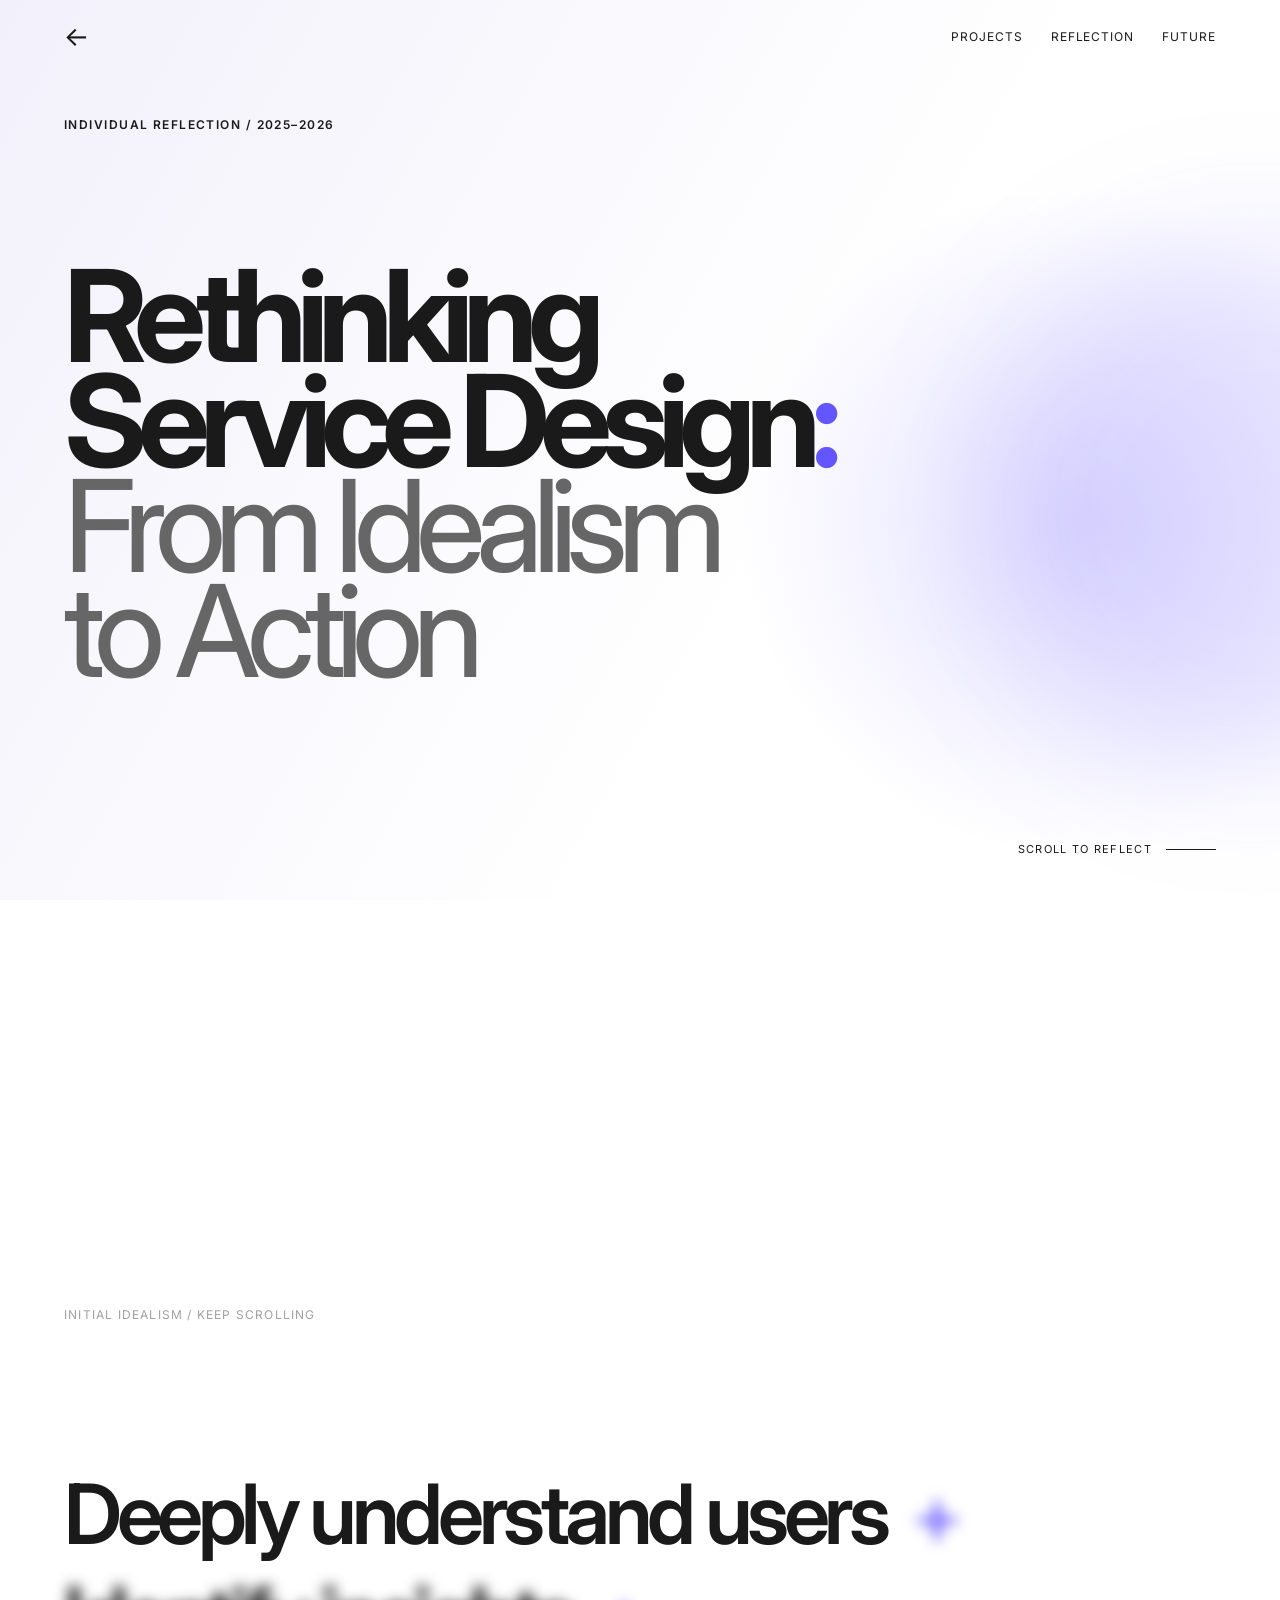
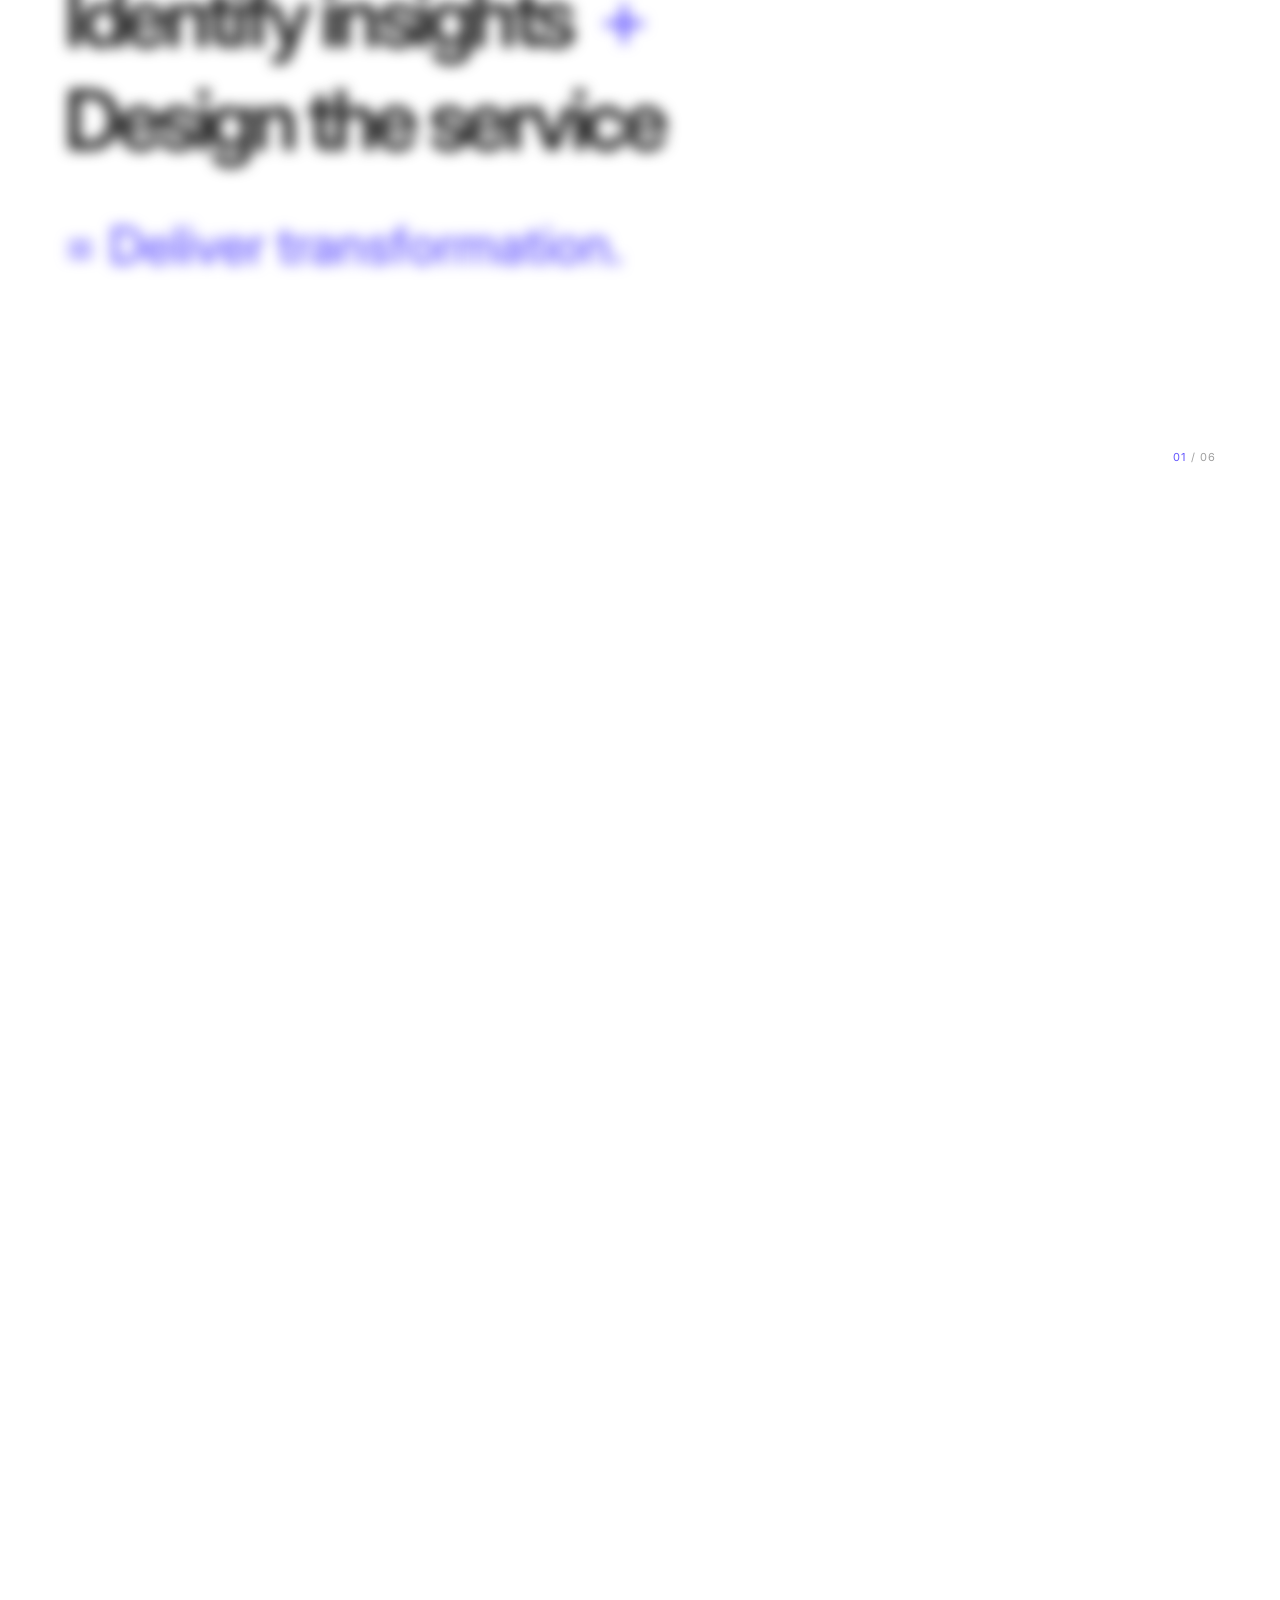
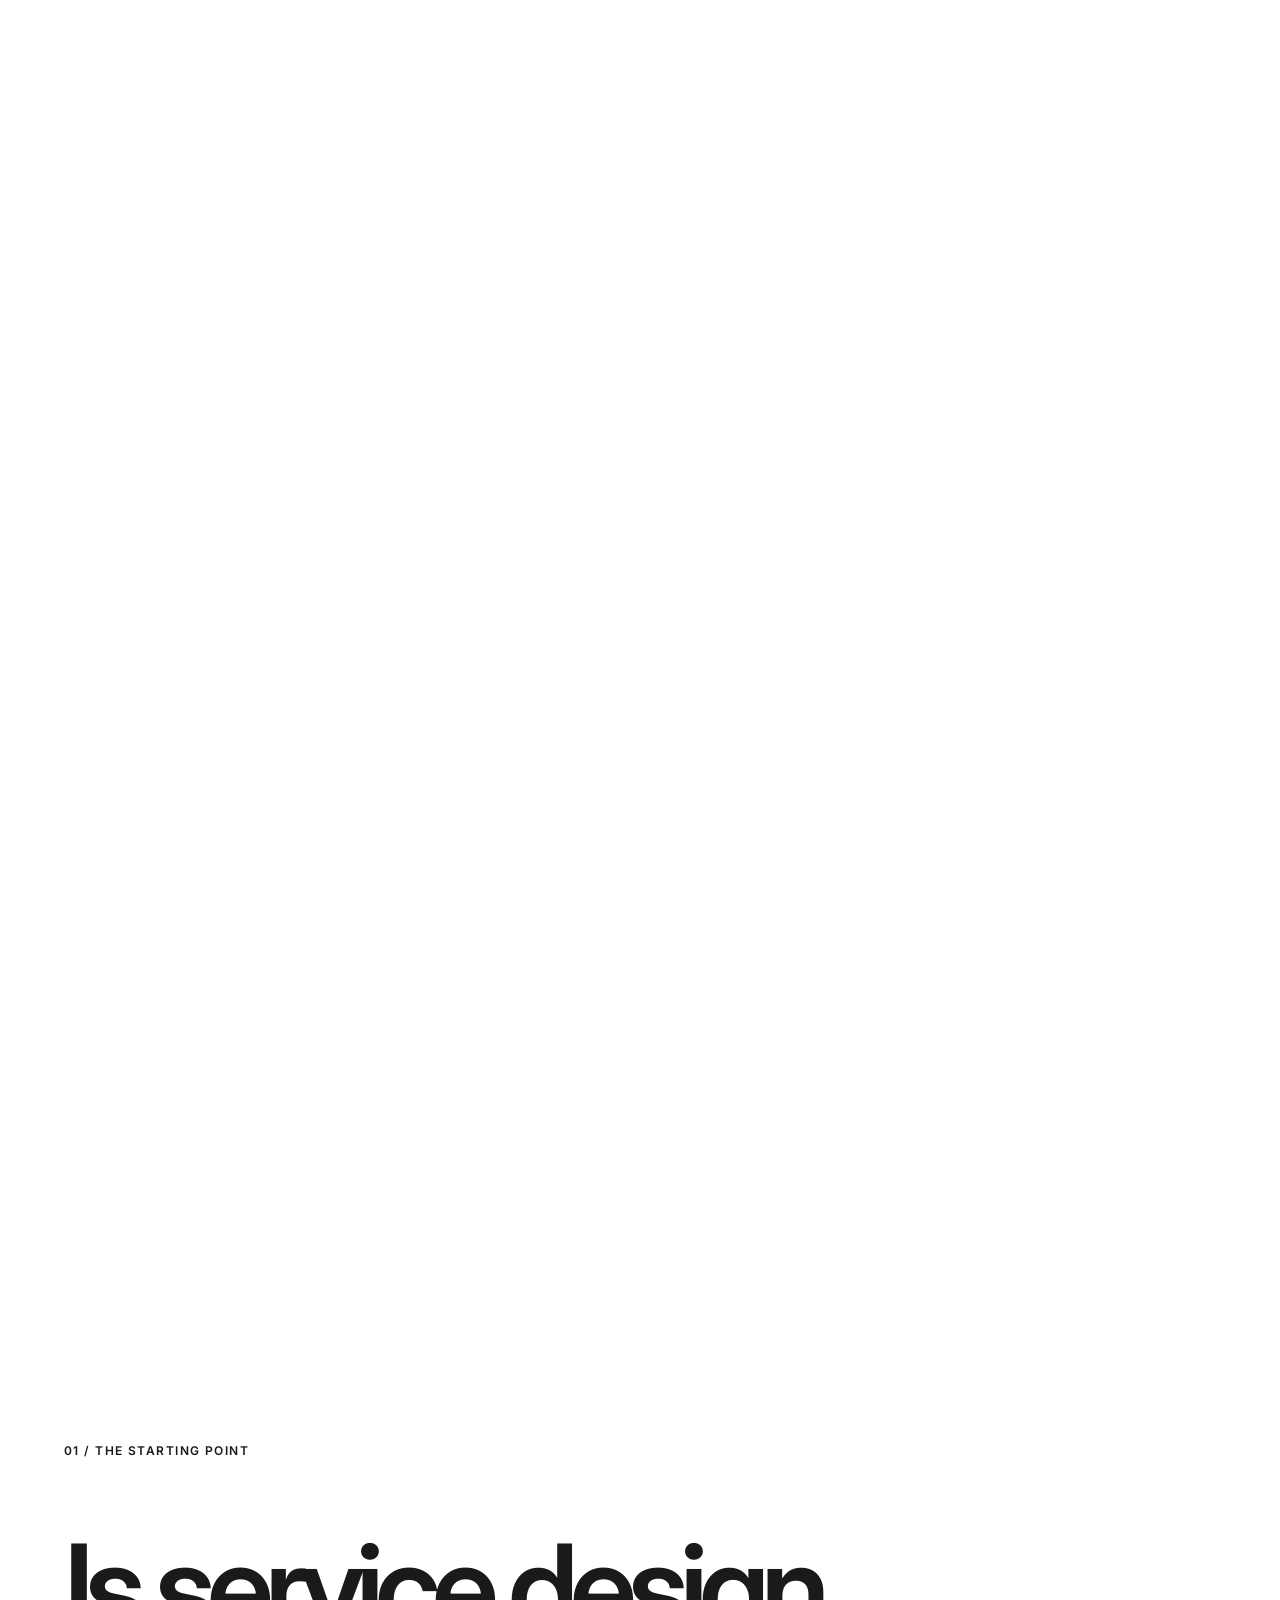
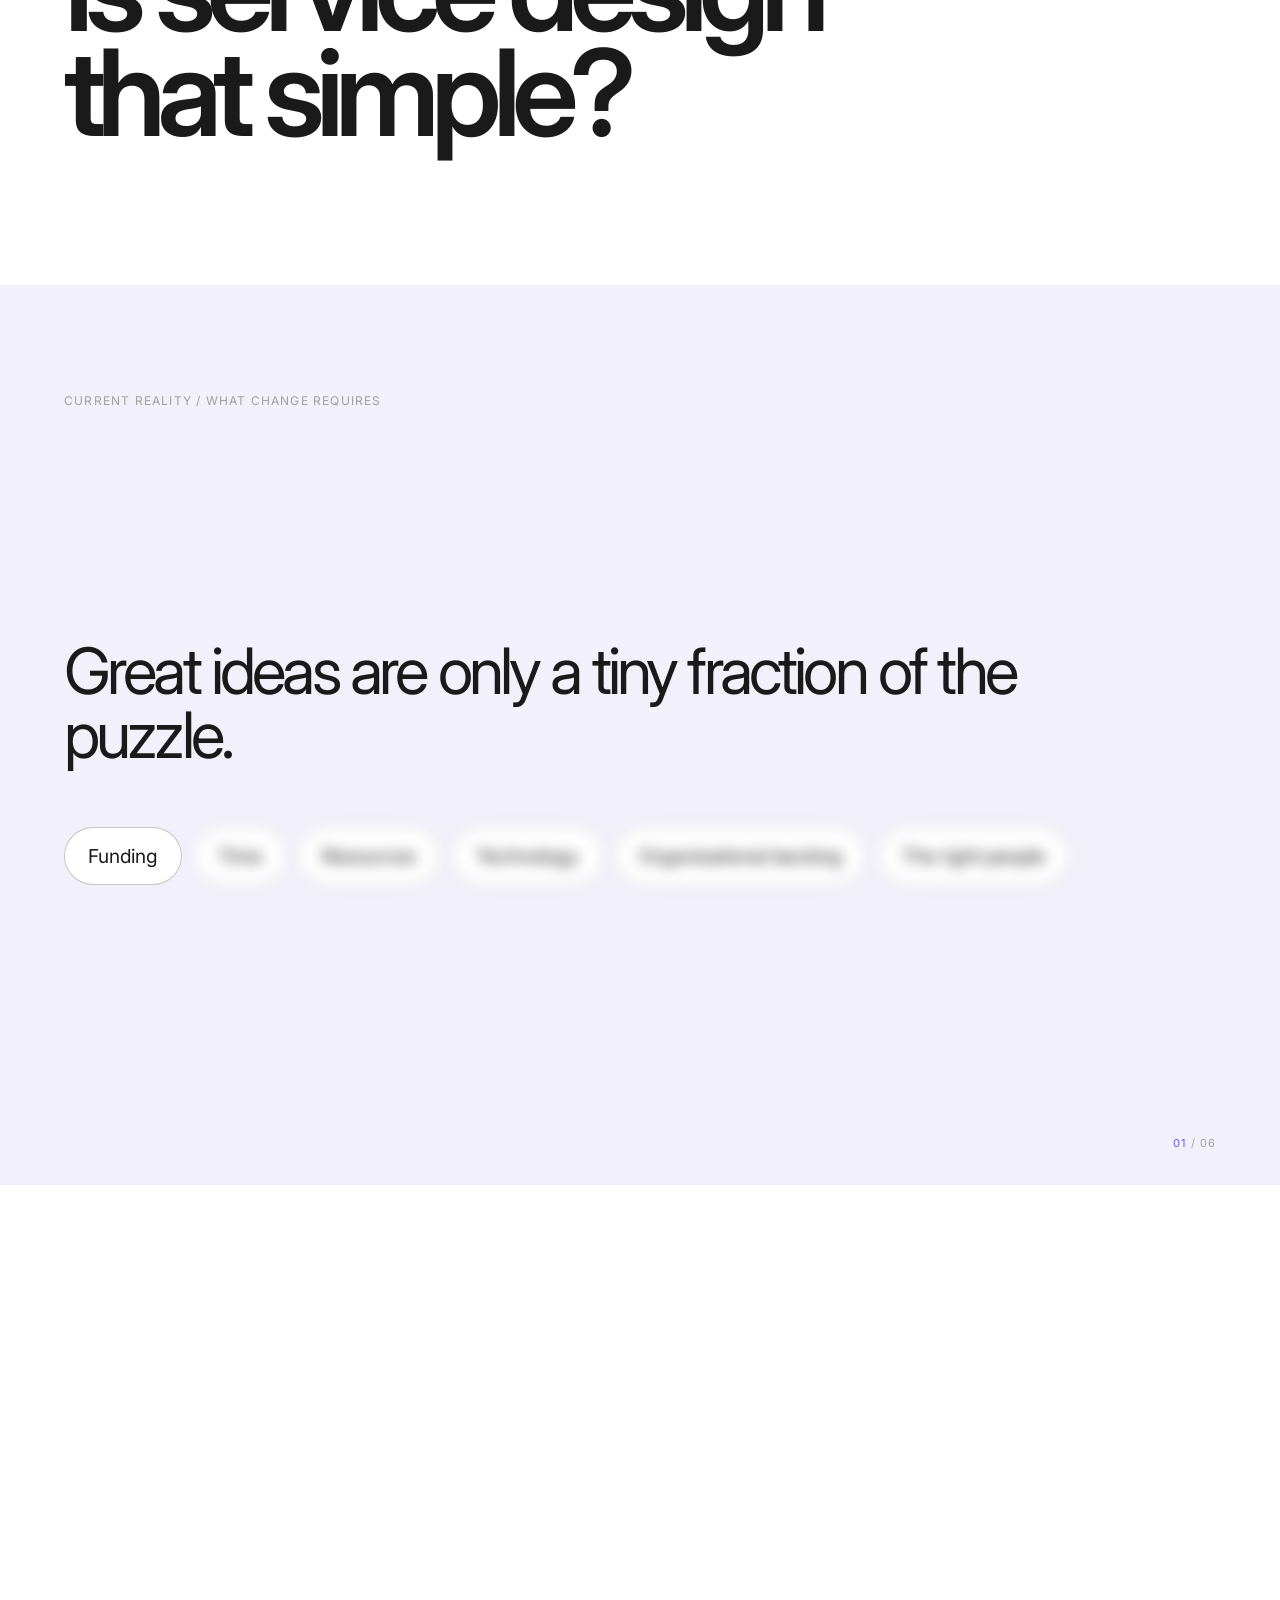
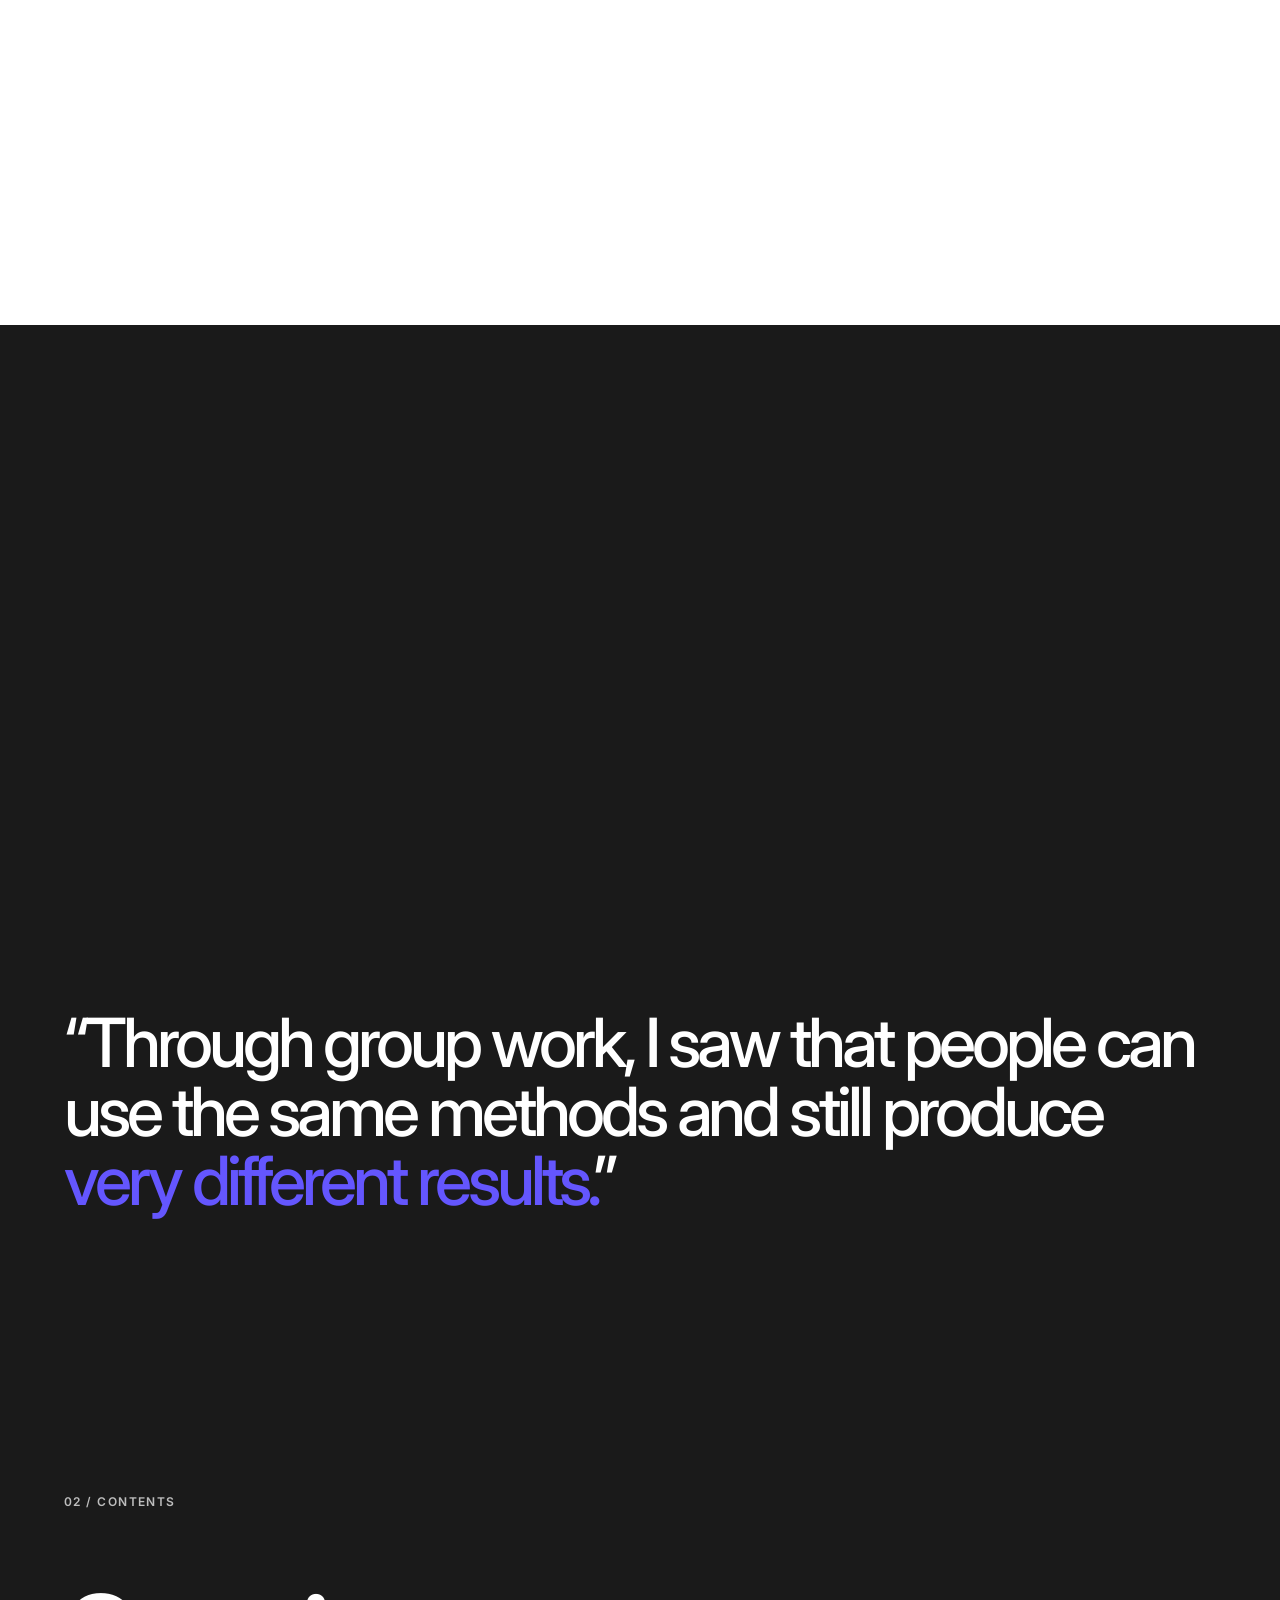
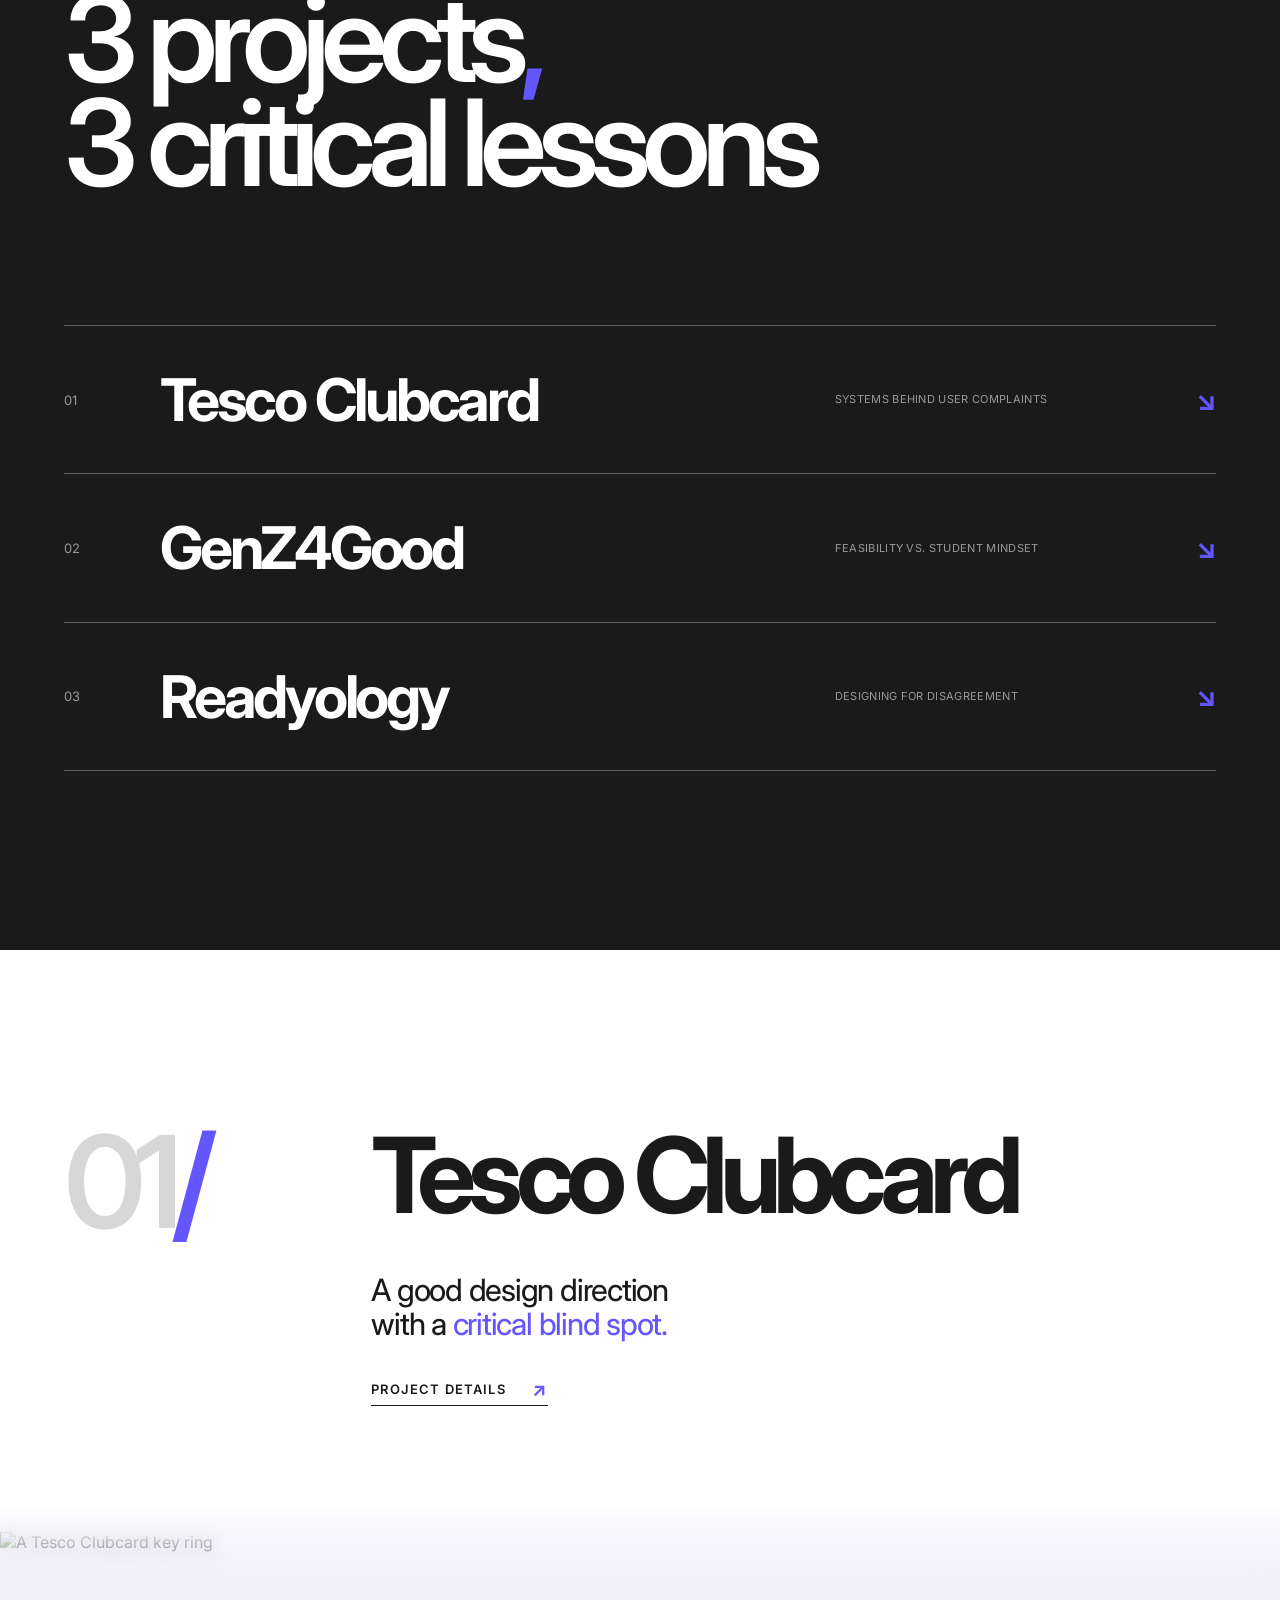
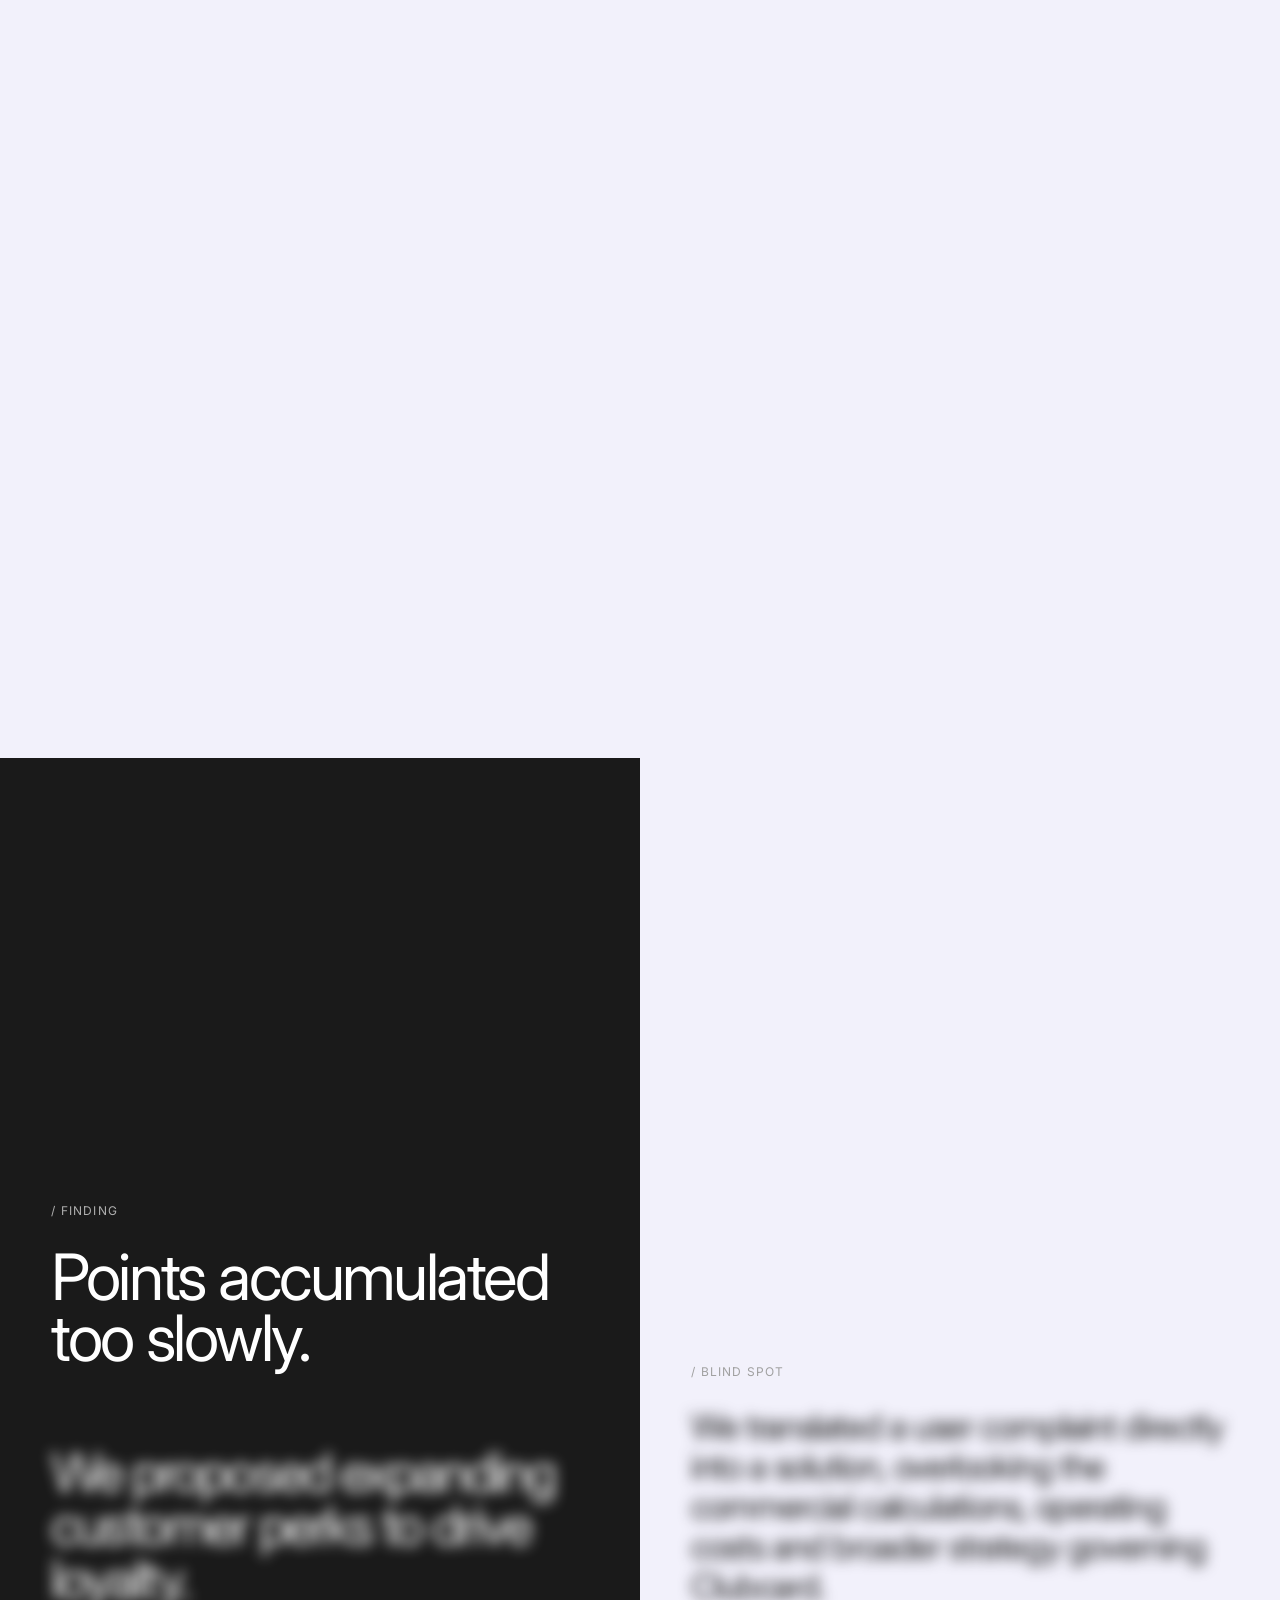
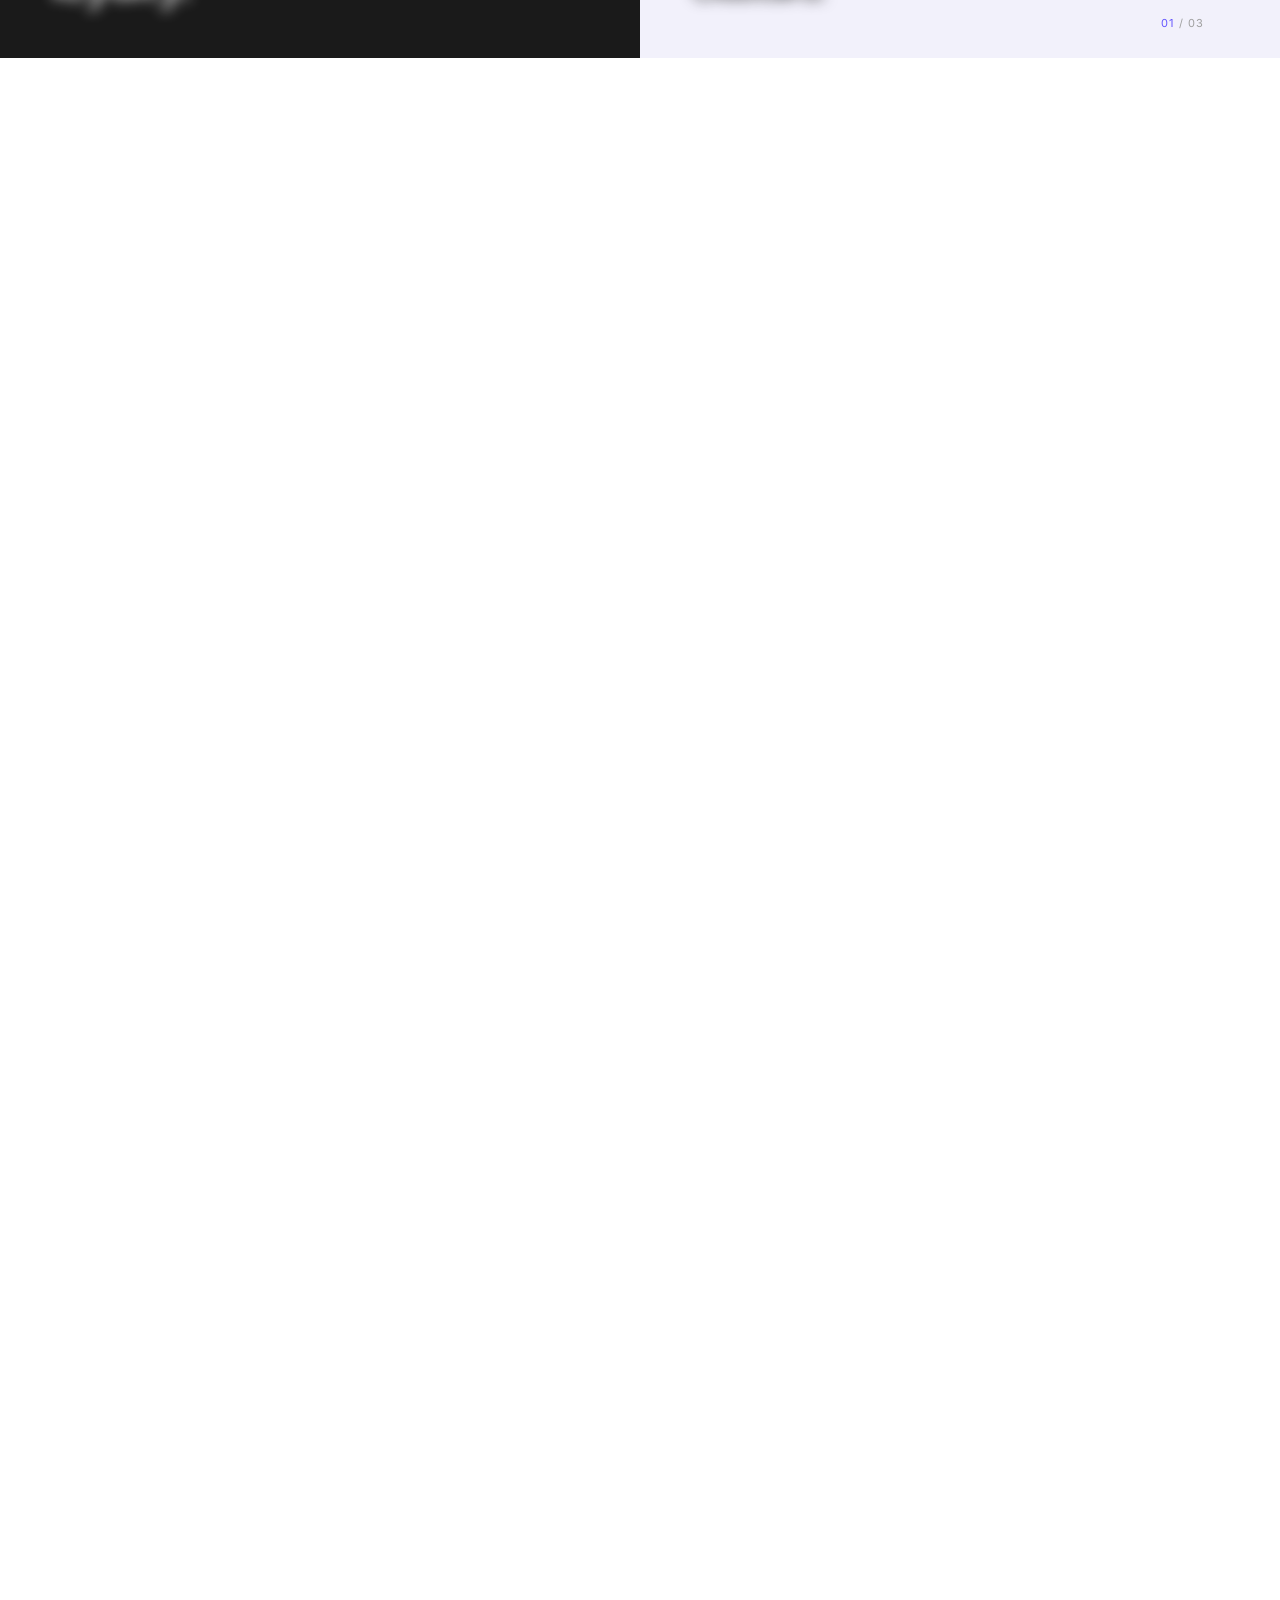
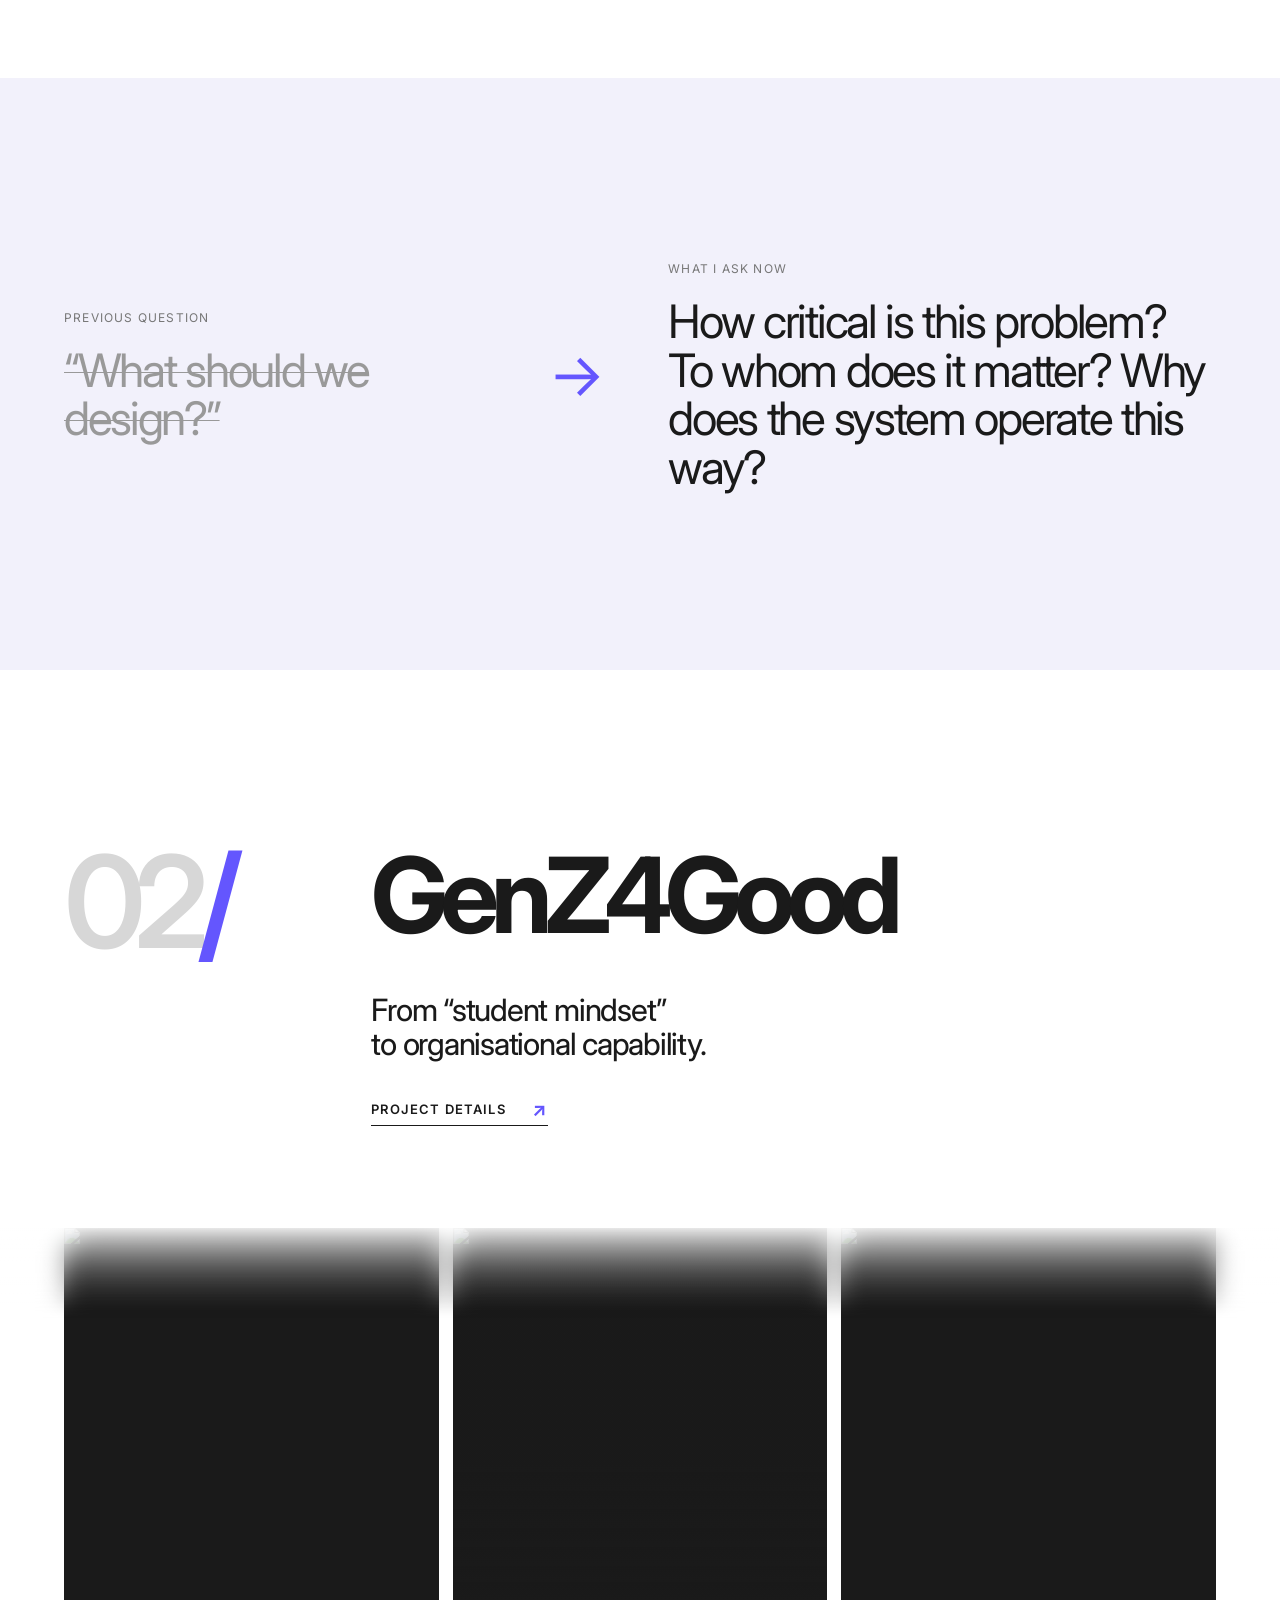
==== growth/service-design-reflection/index.html @ 97b39b2e "Add Growth reflection case study" ====
<!doctype html>
<html lang="en">
<head>
  <meta charset="utf-8">
  <meta name="viewport" content="width=device-width, initial-scale=1">
  <meta name="description" content="A one-year reflection on service design through Tesco, GenZ4Good and Readyology.">
  <title>Rethinking Service Design — Yundu Chen</title>
  <link rel="preconnect" href="https://fonts.googleapis.com">
  <link rel="preconnect" href="https://fonts.gstatic.com" crossorigin>
  <link href="https://fonts.googleapis.com/css2?family=Inter:wght@400;500;600;700;800&display=swap" rel="stylesheet">
  <link rel="stylesheet" href="styles.css">
</head>
<body>
  <a class="skip-link" href="#main">Skip to content</a>

  <header class="site-header" id="site-header">
    <a class="portfolio-return" href="../../index.html#growth" aria-label="Back to portfolio">←</a>
    <button class="menu-toggle" id="menu-toggle" type="button" aria-expanded="false" aria-controls="site-nav">
      <span>Menu</span><i></i><i></i>
    </button>
    <nav class="site-nav" id="site-nav" aria-label="Main navigation">
      <a href="#projects">Projects</a>
      <a href="#reflection">Reflection</a>
      <a href="#future">Future</a>
    </nav>
    <div class="page-progress" aria-hidden="true"><span id="page-progress"></span></div>
  </header>

  <main id="main">
    <section class="hero section-track" id="top" data-section="01">
      <div class="glow glow--one" aria-hidden="true"></div>
      <p class="kicker reveal">Individual reflection / 2025–2026</p>
      <h1 class="reveal">
        Rethinking<br>
        Service Design<span class="accent">:</span><br>
        <span>From Idealism<br>to Action</span>
      </h1>
      <div class="hero-footer reveal">
        <p>A one-year reflection<br>through three projects</p>
        <p>MA Service Design<br>2025.09—2026.08</p>
      </div>
      <a class="scroll-cue" href="#reality"><span>Scroll to reflect</span><i></i></a>
    </section>

    <section class="reality section-pad section-track" id="reality" data-section="02">
      <div class="scroll-sequence" data-sequence>
        <div class="sequence-panel comparison-card">
          <span>Initial idealism / Keep scrolling</span>
          <div class="idealism-equation">
            <p class="sequence-item">Deeply understand users</p>
            <b class="sequence-item">+</b>
            <p class="sequence-item">Identify insights</p>
            <b class="sequence-item">+</b>
            <p class="sequence-item">Design the service</p>
            <strong class="sequence-item">= Deliver transformation.</strong>
          </div>
          <div class="sequence-count" aria-hidden="true"><span>01</span> / 06</div>
        </div>
      </div>
      <div class="section-heading section-heading--after-sequence reveal">
        <p class="kicker">01 / The starting point</p>
        <h2>Is service design<br>that simple?</h2>
      </div>
      <div class="scroll-sequence scroll-sequence--resources" data-sequence>
        <div class="sequence-panel comparison-card comparison-card--current">
          <span>Current reality / What change requires</span>
          <p class="resources-intro">Great ideas are only a tiny fraction of the puzzle.</p>
          <ul class="resource-list">
            <li class="sequence-item">Funding</li>
            <li class="sequence-item">Time</li>
            <li class="sequence-item">Resources</li>
            <li class="sequence-item">Technology</li>
            <li class="sequence-item">Organisational backing</li>
            <li class="sequence-item">The right people</li>
          </ul>
          <div class="sequence-count" aria-hidden="true"><span>01</span> / 06</div>
        </div>
      </div>
      <div class="quote-film reveal">
        <video autoplay muted loop playsinline preload="metadata" aria-hidden="true">
          <source src="assets/ppt-video-2.mp4" type="video/mp4">
        </video>
        <div class="quote-film__overlay"></div>
        <blockquote class="big-quote">
          “Through group work, I saw that people can use the same methods and still produce
          <em>very different results.</em>”
        </blockquote>
      </div>
    </section>

    <section class="projects section-pad section-track" id="projects" data-section="03">
      <div class="section-heading section-heading--light reveal">
        <p class="kicker">02 / Contents</p>
        <h2>3 projects<span class="accent">,</span><br>3 critical lessons</h2>
      </div>
      <div class="project-list">
        <a class="project-row reveal" href="#tesco"><span>01</span><strong>Tesco Clubcard</strong><em>Systems behind user complaints</em><b>↘</b></a>
        <a class="project-row reveal" href="#charity"><span>02</span><strong>GenZ4Good</strong><em>Feasibility vs. student mindset</em><b>↘</b></a>
        <a class="project-row reveal" href="#readyology"><span>03</span><strong>Readyology</strong><em>Designing for disagreement</em><b>↘</b></a>
      </div>
    </section>

    <section class="case case--tesco section-track" id="tesco" data-section="04">
      <div class="case-intro section-pad">
        <div class="case-number reveal">01<span>/</span></div>
        <div class="case-title reveal">
          <h2>Tesco Clubcard</h2>
          <p class="case-subtitle">A good design direction<br>with a <em>critical blind spot.</em></p>
          <a class="case-link" href="https://www.dropbox.com/scl/fi/tsnib3fvq7mg0cvx88r6m/TESCO-Clubcard-TEAM-18.pdf?rlkey=ae8098urrxs4x8vnqiacsyea4&amp;st=553fjwzg&amp;dl=0" target="_blank" rel="noopener noreferrer"><span>Project details</span><b aria-hidden="true">↗</b></a>
        </div>
      </div>
      <figure class="wide-image reveal">
        <img src="https://www.thesun.co.uk/wp-content/uploads/2025/07/jp5jtf-tesco-clubcard-key-ring-991260124.jpg?quality=80&amp;strip=all&amp;w=1080&amp;h=1080&amp;crop=1" data-fallback="assets/tesco.jpg" alt="A Tesco Clubcard key ring">
      </figure>
      <div class="tesco-scroll-sequence" data-sequence>
        <div class="case-body case-body--sticky section-pad">
          <article class="finding finding--film">
            <video autoplay muted loop playsinline preload="metadata" aria-hidden="true">
              <source src="assets/ppt-video-1.mp4" type="video/mp4">
            </video>
            <div class="finding-film__overlay"></div>
            <div class="finding-film__copy">
              <span>/ Finding</span>
              <p class="sequence-item">Points accumulated too slowly.</p>
              <p class="benefit-statement sequence-item">We proposed expanding customer perks to drive loyalty.</p>
            </div>
          </article>
          <article class="finding finding--statement">
            <span>/ Blind spot</span>
            <p class="blind-spot-statement sequence-item">We translated a user complaint directly into a solution, overlooking the commercial calculations, operating costs and broader strategy governing Clubcard.</p>
          </article>
          <div class="sequence-count tesco-sequence-count" aria-hidden="true"><span>01</span> / 03</div>
        </div>
      </div>
      <div class="question-shift section-pad">
        <div class="old-question reveal"><span>Previous question</span><p>“What should we design?”</p></div>
        <div class="shift-arrow" aria-hidden="true">→</div>
        <div class="new-question reveal"><span>What I ask now</span><p>How critical is this problem? To whom does it matter? Why does the system operate this way?</p></div>
      </div>
    </section>

    <section class="case case--charity section-track" id="charity" data-section="05">
      <div class="case-intro section-pad">
        <div class="case-number reveal">02<span>/</span></div>
        <div class="case-title reveal">
          <h2>GenZ4Good</h2>
          <p class="case-subtitle">From “student mindset”<br>to organisational capability.</p>
          <a class="case-link" href="../../projects/genz4good/"><span>Project details</span><b aria-hidden="true">↗</b></a>
        </div>
      </div>
      <div class="charity-organisations section-pad" aria-label="Partner charity organisations">
        <figure class="organisation-card reveal">
          <img src="https://cached.imagescaler.hbpl.co.uk/resize/scaleWidth/1272/cached.offlinehbpl.hbpl.co.uk/news/URP/BritishRedCross1-20170324023835260.jpg" alt="British Red Cross">
          <figcaption>British Red Cross</figcaption>
        </figure>
        <figure class="organisation-card reveal">
          <img src="https://assets.worldwildlife.org/www-prd/images/landing_page_share2.width-1000.jpg" alt="WWF wildlife landscape">
          <figcaption>WWF</figcaption>
        </figure>
        <figure class="organisation-card reveal">
          <img src="https://cdn.prod.website-files.com/6086c41b4f0e1d17df2139fb/677d42d44594913a04b013e2_Untitled%20design%20(23).png" alt="SongBird Survival">
          <figcaption>SongBirds</figcaption>
        </figure>
      </div>
      <div class="image-story" id="image-story">
        <div class="image-story__sticky">
          <div class="story-copy">
            <p class="kicker">Solution iteration</p>
            <h3 id="story-title">Create new activities</h3>
            <p id="story-text">A compelling idea can still add work to an already stretched organisation.</p>
            <div class="story-dots" aria-hidden="true"><i class="is-active"></i><i></i><i></i></div>
          </div>
          <div class="story-images" aria-label="GenZ4Good solution development">
            <div class="story-gallery story-gallery--posters is-active">
              <img src="https://res.cloudinary.com/dhonki8qe/image/upload/v1770481233/A4_-_1_ulv24c.png" alt="GenZ4Good initial activity proposal poster">
              <img src="https://res.cloudinary.com/dhonki8qe/image/upload/v1770481233/A4_-_3_nuqsdv.png" alt="GenZ4Good initial activity proposal poster">
            </div>
            <div class="story-gallery story-gallery--feedback">
              <img src="https://res.cloudinary.com/dhonki8qe/image/upload/v1770481243/IMG_9667_1_it7kov.jpg" alt="Feedback presentation for the initial charity proposal">
              <img src="https://res.cloudinary.com/dhonki8qe/image/upload/v1770481242/IMG_9666_1_msftsz.jpg" alt="Panel feedback on the charity proposal">
            </div>
            <div class="story-gallery story-gallery--communities">
              <img src="https://res.cloudinary.com/dhonki8qe/image/upload/v1770511617/Group_46_bhlqot.jpg" alt="Existing community opportunities for GenZ4Good">
              <img src="https://res.cloudinary.com/dhonki8qe/image/upload/v1770481925/Group_63_jmhcnm.jpg" alt="Community-led GenZ4Good service concept">
              <img src="https://res.cloudinary.com/dhonki8qe/image/upload/v1770481924/Group_62_tsfeyh.jpg" alt="Revised collaboration model using existing communities">
            </div>
            <div class="image-fallback"><span>GenZ4Good</span><p>Community-led change</p></div>
          </div>
        </div>
        <div class="story-step" data-title="Create new activities" data-copy="A compelling idea can still add work to an already stretched organisation."></div>
        <div class="story-step" data-title="“Who is going to organise this? Who is going to fund it?”" data-copy="The panel challenged the operational reality behind our proposal."></div>
        <div class="story-step" data-title="Use what already exists" data-copy="We shifted from asking charities to build from scratch to leveraging established communities and interest groups."></div>
      </div>

      <div class="takeaway section-pad">
        <p class="kicker reveal">Key takeaway</p>
        <h3 class="reveal">Understand not only the <em>audience</em>, but also the organisation’s <span class="no-break">capacity to act.</span></h3>
        <div class="cycle reveal" aria-label="A vicious cycle from insufficient resources to poorer delivery and reduced support">
          <span>Insufficient funds<br>& staffing</span><b>→</b>
          <span>Poor service<br>delivery</span><b>→</b>
          <span>Harder to secure<br>support</span>
        </div>
        <a class="text-link" href="../../projects/genz4good/">View the full GenZ4Good case study ↗</a>
      </div>
    </section>

    <section class="case case--readyology section-track" id="readyology" data-section="06">
      <div class="case-intro section-pad">
        <div class="case-number reveal">03<span>/</span></div>
        <div class="case-title reveal">
          <h2>Readyology</h2>
          <p class="case-subtitle">Designing in an<br>unfamiliar domain.</p>
          <a class="case-link" href="https://ready-ology.vercel.app/?_vercel_share=CNRoShJh5Na5DUcesoS8vmayCOu4RXSB" target="_blank" rel="noopener noreferrer"><span>Project details</span><b aria-hidden="true">↗</b></a>
        </div>
      </div>
      <figure class="readyology-film reveal">
        <video autoplay muted loop playsinline preload="metadata" aria-label="Readyology project video">
          <source src="assets/readyology-video.mp4" type="video/mp4">
        </video>
      </figure>
      <div class="research-stack section-pad">
        <article class="research-copy reveal">
          <span>/ Challenge</span>
          <p>As non-medical and non-AI experts, direct clinical field observation was inaccessible.</p>
        </article>
        <article class="research-copy research-copy--slideshow reveal">
          <div class="research-slides">
            <img src="assets/readyology-research-01.jpg" alt="">
            <img src="assets/readyology-research-02.jpg" alt="">
            <img src="assets/readyology-research-03.jpg" alt="">
            <div class="research-slide-overlay"></div>
            <div class="research-slide-copy">
              <span>/ Methodology</span>
              <p>Literature review, cross-national screening analysis, process mapping and expert interviews with one AI specialist and two radiologists.</p>
            </div>
          </div>
        </article>
      </div>
      <div class="positioning-scroll" data-sequence>
        <div class="positioning positioning--sticky section-pad">
          <p class="kicker">Positioning shift / Keep scrolling</p>
          <p class="positioning-muted sequence-item">Not: “How can we optimise AI accuracy?”</p>
          <h3 class="sequence-item">What happens when <em>human judgement</em> and <em>AI recommendations</em> disagree?</h3>
          <div class="sequence-count positioning-count" aria-hidden="true"><span>01</span> / 02</div>
        </div>
      </div>

      <figure class="workflow-visual section-pad reveal">
        <img src="assets/readyology-workflow.png" alt="Readyology workflow showing Reading, Arbitration and Learning">
      </figure>
      <div class="dual-feedback section-pad">
        <article class="feedback-film reveal">
          <video autoplay muted loop playsinline preload="metadata" aria-hidden="true">
            <source src="assets/feedback-infrastructure.mp4" type="video/mp4">
          </video>
          <div class="feedback-film__overlay"></div>
          <blockquote>“Too idealistic; hospitals lack the underlying infrastructure.”</blockquote>
        </article>
        <article class="feedback-film reveal">
          <video autoplay muted loop playsinline preload="metadata" aria-hidden="true">
            <source src="assets/feedback-screening.mp4" type="video/mp4">
          </video>
          <div class="feedback-film__overlay"></div>
          <blockquote>“Future screening paradigms will evolve—perhaps through genetic testing.”</blockquote>
        </article>
        <p class="reveal">We designed a <strong>generic future</strong> while missing the <strong>concrete implementation path.</strong></p>
        <div class="readyology-growth reveal">
          <span class="readyology-growth__label">/ Personal growth</span>
          <ul>
            <li><b>01</b>consistent learning</li>
            <li><b>02</b>uncertainty</li>
            <li><b>03</b>responsibility</li>
          </ul>
        </div>
      </div>
    </section>

    <section class="reflection section-pad section-track" id="reflection" data-section="07">
      <div class="section-heading reveal">
        <p class="kicker">03 / What design can and cannot do</p>
        <h2>Design alone<br>is never enough<span class="accent">.</span></h2>
      </div>
      <div class="lesson-matrix">
        <article class="reveal"><span>01 / Tesco</span><p>A user complaint is not the same as understanding the business system behind it.</p></article>
        <article class="reveal"><span>02 / Charity</span><p>Audience needs must be balanced with the organisation’s operational capability.</p></article>
        <article class="reveal"><span>03 / Readyology</span><p>Without a concrete implementation scenario, elegant design remains an ivory tower.</p></article>
      </div>
      <p class="reflection-statement reveal">There must be someone to <em>fund it</em>, <em>support it</em>, <em>maintain it</em> and <em>take responsibility</em> for it.</p>
    </section>

    <section class="action section-track" id="action" data-section="08">
      <figure class="action-image">
        <video autoplay muted loop playsinline preload="metadata" aria-label="Rapid collaboration and prototyping">
          <source src="assets/action-video.mp4" type="video/mp4">
        </video>
      </figure>
      <div class="action-copy section-pad">
        <p class="kicker reveal">04 / Mindset shift</p>
        <h2 class="reveal">Speed<span class="accent">,</span> action<br>& uncertainty</h2>
        <div class="action-comparison">
          <article class="reveal"><span>Imperial students</span><p>Test ideas first. Learn through trial and iteration.</p></article>
          <article class="reveal"><span>Service design students</span><p>Continue researching. Prioritise exhaustive investigation upfront.</p></article>
        </div>
        <blockquote class="reveal">“While others were already executing, I was still preparing.”</blockquote>
      </div>
    </section>

    <section class="future section-pad section-track" id="future" data-section="09">
      <div class="glow glow--two" aria-hidden="true"></div>
      <p class="kicker reveal">05 / My next step</p>
      <h2 class="reveal">From “solving everything”<br>to <em>making moves.</em></h2>
      <div class="future-grid">
        <p class="lead reveal">What drives me is building from <strong>0 to 1</strong>—participating in decisions, rapid testing and real-world execution.</p>
        <div class="growth reveal">
          <span>/ Growth area</span>
          <p>Build hands-on industry experience, cultivate proactivity and learn to act in uncertainty.</p>
        </div>
      </div>
      <div class="manifesto reveal">
        <p>Be someone who</p>
        <h3>understands the situation<span>,</span><br>makes a decision<span>,</span><br>and moves things forward<span>.</span></h3>
      </div>
      <footer class="page-footer">
        <span>Yundu Chen / Service Design</span>
        <a href="#top">Back to top ↑</a>
      </footer>
    </section>
  </main>

  <script src="script.js"></script>
</body>
</html>
---- growth/service-design-reflection/styles.css ----
:root {
  --ink: #1a1a1a;
  --paper: #fff;
  --lavender: #f2f1fb;
  --grey: #a0a0a0;
  --purple: #6456fe;
  --line: rgba(26, 26, 26, .16);
  --pad: clamp(24px, 5vw, 88px);
  --font: "Inter", "Helvetica Neue", Arial, sans-serif;
}

* { box-sizing: border-box; }
html { scroll-behavior: smooth; }
body {
  margin: 0;
  overflow-x: hidden;
  background: var(--paper);
  color: var(--ink);
  font-family: var(--font);
  -webkit-font-smoothing: antialiased;
}
body.menu-open { overflow: hidden; }
a { color: inherit; text-decoration: none; }
img { display: block; max-width: 100%; }
button { color: inherit; font: inherit; }
::selection { background: var(--purple); color: white; }

.skip-link {
  position: fixed; left: 16px; top: -60px; z-index: 100;
  padding: 12px 16px; background: var(--ink); color: white;
}
.skip-link:focus { top: 16px; }
.page-progress { position: absolute; left: 0; right: 0; bottom: -3px; height: 3px; z-index: 1; }
.page-progress span { display: block; width: 0; height: 100%; background: var(--purple); }

.site-header {
  position: fixed; inset: 0 0 auto; z-index: 90;
  display: grid; grid-template-columns: 1fr auto; align-items: center; gap: 48px;
  padding: 20px var(--pad);
  color: var(--ink);
  transition: background .3s ease, padding .3s ease, border-color .3s ease;
}
.site-header.is-scrolled {
  padding-top: 14px; padding-bottom: 14px;
  background: rgba(255, 255, 255, .9); border-bottom: 1px solid var(--line);
  backdrop-filter: blur(18px);
}
.site-nav { display: flex; gap: 28px; }
.site-nav a { font-size: 12px; text-transform: uppercase; letter-spacing: .08em; }
.site-nav a { position: relative; }
.site-nav a::after { content: ""; position: absolute; left: 0; right: 100%; bottom: -5px; height: 1px; background: var(--purple); transition: right .25s; }
.site-nav a:hover::after, .site-nav a:focus-visible::after { right: 0; }
.menu-toggle { display: none; border: 0; background: none; padding: 8px; cursor: pointer; }

.section-pad { padding: clamp(100px, 14vw, 220px) var(--pad); }
.kicker { margin: 0; font-size: 12px; line-height: 1.2; text-transform: uppercase; letter-spacing: .12em; font-weight: 600; }
.accent { color: var(--purple); }
.section-heading h2 {
  margin: clamp(35px, 6vw, 90px) 0 0;
  font-size: clamp(58px, 9.4vw, 165px); line-height: .87; letter-spacing: -.075em; font-weight: 600;
}
.section-heading--light { color: white; }
.section-heading--light .kicker { color: #bdbdbd; }
em { color: var(--purple); font-style: normal; }
.text-link { display: inline-block; padding-bottom: 5px; border-bottom: 1px solid currentColor; font-size: 14px; }
.text-link:focus-visible, .text-link:hover { color: var(--purple); outline: none; }

.hero {
  position: relative; display: flex; flex-direction: column; justify-content: space-between;
  min-height: 100svh; padding: 118px var(--pad) 44px; overflow: hidden;
  background: radial-gradient(circle at 84% 58%, rgba(100,86,254,.18), transparent 28%), linear-gradient(120deg, var(--lavender), #fff 62%);
}
.glow { position: absolute; border-radius: 50%; background: rgba(100,86,254,.13); filter: blur(65px); pointer-events: none; }
.glow--one { width: 42vw; height: 42vw; right: -19vw; top: 26vh; }
.hero h1 {
  position: relative; margin: auto 0; max-width: 1200px;
  font-size: clamp(66px, 10vw, 180px); line-height: .82; letter-spacing: -.08em; font-weight: 700;
}
.hero h1 > span:last-child { font-weight: 450; color: #666; }
.hero-footer { display: flex; gap: clamp(45px, 10vw, 160px); }
.hero-footer p { margin: 0; font-size: clamp(13px, 1.15vw, 18px); line-height: 1.35; }
.scroll-cue { position: absolute; right: var(--pad); bottom: 44px; display: flex; align-items: center; gap: 14px; font-size: 11px; text-transform: uppercase; letter-spacing: .12em; }
.scroll-cue i { display: block; width: 50px; height: 1px; background: var(--ink); transform-origin: right; animation: cue 1.8s ease-in-out infinite; }
@keyframes cue { 50% { transform: scaleX(.35); opacity: .4; } }

.reality { padding-bottom: 0; background: white; }
.scroll-sequence {
  position: relative;
  height: 360vh;
  margin: 120px calc(var(--pad) * -1) 0;
}
.scroll-sequence--resources { margin-top: 0; }
.section-heading--after-sequence {
  margin-top: clamp(130px, 16vw, 250px);
}
.section-heading--after-sequence + .scroll-sequence--resources {
  margin-top: clamp(90px, 11vw, 170px);
}
.sequence-panel {
  position: sticky;
  top: 0;
  display: flex;
  flex-direction: column;
  justify-content: center;
  min-height: 100svh;
  padding: max(100px, 12vh) var(--pad) 70px;
  overflow: hidden;
}
.comparison-card { background: white; }
.comparison-card > span, .finding span, .research-copy span, .growth span { color: var(--grey); font-size: 12px; text-transform: uppercase; letter-spacing: .1em; }
.comparison-card--current { background: var(--lavender); }
.idealism-equation {
  display: flex;
  flex-wrap: wrap;
  align-items: baseline;
  gap: clamp(14px, 2vw, 34px);
  max-width: 1500px;
  margin-top: auto;
  margin-bottom: auto;
}
.idealism-equation p,
.idealism-equation b {
  margin: 0;
  font-size: clamp(42px, 6.5vw, 112px);
  line-height: .93;
  letter-spacing: -.065em;
}
.idealism-equation p { font-weight: 600; }
.idealism-equation b { color: var(--purple); font-weight: 400; }
.idealism-equation strong {
  flex-basis: 100%;
  margin-top: 30px;
  font-size: clamp(30px, 4vw, 66px);
  font-weight: 500;
  color: var(--purple);
}
.sequence-item {
  opacity: .08;
  transform: translateY(24px);
  filter: blur(7px);
  transition: opacity .55s ease, transform .55s cubic-bezier(.2,.7,.2,1), filter .55s ease;
}
.sequence-item.is-sequence-active {
  opacity: 1;
  transform: none;
  filter: none;
}
.resources-intro {
  max-width: 1000px;
  margin: auto 0 60px;
  font-size: clamp(34px, 5vw, 84px);
  line-height: 1;
  letter-spacing: -.06em;
}
.resource-list {
  display: flex;
  flex-wrap: wrap;
  gap: 12px;
  margin: 0 0 auto;
  padding: 0;
  list-style: none;
}
.resource-list li {
  padding: 16px 23px;
  border: 1px solid rgba(26,26,26,.25);
  border-radius: 999px;
  background: white;
  font-size: clamp(17px, 1.5vw, 24px);
}
.sequence-count {
  position: absolute;
  right: var(--pad);
  bottom: 35px;
  color: var(--grey);
  font-size: 11px;
  letter-spacing: .1em;
}
.sequence-count span { color: var(--purple); }
.quote-film {
  position: relative;
  min-height: 110svh;
  margin: 0 calc(var(--pad) * -1);
  display: flex;
  align-items: flex-end;
  overflow: hidden;
  color: white;
  background: var(--ink);
}
.quote-film video {
  position: absolute;
  inset: 0;
  width: 100%;
  height: 100%;
  object-fit: cover;
  filter: grayscale(.2) saturate(.7);
}
.quote-film__overlay {
  position: absolute;
  inset: 0;
  background: linear-gradient(180deg, rgba(26,26,26,.12), rgba(26,26,26,.82));
}
.big-quote {
  position: relative;
  z-index: 1;
  max-width: 1400px;
  margin: 0;
  padding: 100px var(--pad);
  font-size: clamp(38px, 5.3vw, 86px);
  line-height: 1.02;
  letter-spacing: -.06em;
  font-weight: 500;
}

.projects { background: var(--ink); color: white; }
.project-list { margin-top: 130px; border-top: 1px solid rgba(255,255,255,.3); }
.project-row { display: grid; grid-template-columns: 70px 1.45fr .75fr auto; align-items: center; gap: 26px; padding: 46px 0; border-bottom: 1px solid rgba(255,255,255,.3); transition: color .25s, padding .25s; }
.project-row:hover { color: #bdb7ff; padding-left: 12px; }
.project-row span { color: #999; font-size: 13px; }
.project-row em { color: #999; font-size: 11px; line-height: 1.35; letter-spacing: .03em; text-transform: uppercase; font-style: normal; }
.project-row strong { font-size: clamp(36px, 4.6vw, 76px); line-height: .94; letter-spacing: -.055em; }
.project-row b { color: var(--purple); font-size: 28px; }

.case-intro {
  display: grid;
  grid-template-columns: clamp(150px, 18vw, 280px) minmax(0, 1fr);
  align-items: start;
  gap: clamp(38px, 6vw, 100px);
  min-height: 62svh;
  padding-top: clamp(130px, 14vw, 220px);
  padding-bottom: clamp(20px, 3vw, 48px);
}
.case-number {
  padding-top: .05em;
  font-size: clamp(88px, 10vw, 160px);
  line-height: .72;
  letter-spacing: -.09em;
  font-weight: 600;
  color: #d7d7d7;
}
.case-number span { color: var(--purple); }
.case-title h2 {
  margin: 0;
  font-size: clamp(70px, 8.2vw, 132px);
  line-height: .88;
  letter-spacing: -.075em;
  font-weight: 700;
}
.case-subtitle {
  margin: clamp(34px, 4vw, 58px) 0 0;
  max-width: 680px;
  font-size: clamp(24px, 2.4vw, 38px);
  line-height: 1.12;
  letter-spacing: -.04em;
  font-weight: 450;
}
.case-link {
  display: inline-flex;
  align-items: center;
  gap: 26px;
  margin-top: clamp(30px, 3.2vw, 50px);
  padding: 0 0 9px;
  border-bottom: 1px solid var(--ink);
  font-size: 13px;
  line-height: 1;
  text-transform: uppercase;
  letter-spacing: .09em;
  font-weight: 600;
  transition: color .25s ease, border-color .25s ease;
}
.case-link b {
  color: var(--purple);
  font-size: 19px;
  line-height: .7;
  transition: transform .25s ease;
}
.case-link:hover,
.case-link:focus-visible {
  color: var(--purple);
  border-color: var(--purple);
  outline: none;
}
.case-link:hover b,
.case-link:focus-visible b { transform: translate(3px, -3px); }
.wide-image { margin: 0; height: min(70vw, 850px); overflow: hidden; background: var(--lavender); }
.wide-image,
.readyology-film,
.charity-organisations { position: relative; }
.wide-image::before,
.readyology-film::before,
.charity-organisations::before {
  content: "";
  position: absolute;
  z-index: 4;
  inset: 0 0 auto;
  height: clamp(54px, 7vw, 110px);
  pointer-events: none;
  background: linear-gradient(180deg, rgba(255,255,255,.9), rgba(255,255,255,0));
  backdrop-filter: blur(12px);
  -webkit-backdrop-filter: blur(12px);
  -webkit-mask-image: linear-gradient(180deg, #000, transparent);
  mask-image: linear-gradient(180deg, #000, transparent);
}
.wide-image img { width: 100%; height: 115%; object-fit: cover; filter: saturate(.55) contrast(.95); }
.case-body { display: grid; grid-template-columns: 1fr 1fr; gap: 18px; padding-top: 110px; padding-bottom: 130px; }
.tesco-scroll-sequence {
  position: relative;
  height: 280vh;
  background: white;
}
.case-body--sticky {
  position: sticky;
  top: 0;
  min-height: 100svh;
  align-items: stretch;
  gap: 0;
  padding: 0;
}
.tesco-sequence-count {
  right: calc(var(--pad) + 12px);
  bottom: 28px;
}
.finding p { margin: 28px 0 0; max-width: 650px; font-size: clamp(23px, 2.7vw, 43px); line-height: 1.16; letter-spacing: -.04em; }
.finding--film {
  position: relative;
  min-height: 600px;
  display: flex;
  align-items: flex-end;
  overflow: hidden;
  background: var(--ink);
  color: white;
}
.finding--film video {
  position: absolute;
  inset: 0;
  width: 100%;
  height: 100%;
  object-fit: cover;
}
.finding-film__overlay {
  position: absolute;
  inset: 0;
  background: linear-gradient(180deg, rgba(26,26,26,.05), rgba(26,26,26,.78));
}
.finding-film__copy { position: relative; z-index: 1; padding: clamp(28px, 4vw, 60px); }
.finding-film__copy span { color: rgba(255,255,255,.65); }
.finding-film__copy p { max-width: 700px; font-size: clamp(38px, 5vw, 80px); line-height: .95; }
.finding-film__copy .benefit-statement {
  max-width: 800px;
  margin-top: clamp(48px, 6vw, 90px);
  color: white;
  font-size: clamp(32px, 4.2vw, 68px);
  line-height: 1;
  letter-spacing: -.055em;
}
.finding--statement {
  display: flex;
  flex-direction: column;
  justify-content: flex-end;
  min-height: 600px;
  padding: clamp(28px, 4vw, 60px);
  background: var(--lavender);
}
.line-reveal p {
  opacity: 0;
  clip-path: inset(0 0 100% 0);
  transform: translateY(45px) scale(.985);
  transform-origin: left bottom;
  transition:
    opacity .35s ease .2s,
    clip-path 1.2s cubic-bezier(.2,.7,.2,1) .2s,
    transform 1.2s cubic-bezier(.2,.7,.2,1) .2s;
}
.line-reveal.is-visible p { opacity: 1; clip-path: inset(0); transform: none; }
.question-shift { display: grid; grid-template-columns: 1fr auto 1.3fr; gap: 5vw; align-items: center; background: var(--lavender); }
.question-shift span { font-size: 12px; text-transform: uppercase; letter-spacing: .1em; color: #777; }
.question-shift p { margin: 20px 0 0; font-size: clamp(28px, 3.6vw, 60px); line-height: 1.05; letter-spacing: -.05em; }
.old-question p { color: #999; text-decoration: line-through; text-decoration-thickness: 1px; }
.shift-arrow { color: var(--purple); font-size: 60px; }

.case--charity { background: white; }
.charity-organisations {
  display: grid;
  grid-template-columns: repeat(3, minmax(0, 1fr));
  gap: 14px;
  padding-top: 0;
  padding-bottom: clamp(100px, 12vw, 180px);
}
.organisation-card {
  position: relative;
  min-height: clamp(390px, 46vw, 700px);
  margin: 0;
  overflow: hidden;
  background: var(--ink);
}
.organisation-card::after {
  content: "";
  position: absolute;
  inset: 0;
  background: linear-gradient(180deg, rgba(26,26,26,.02) 40%, rgba(26,26,26,.76));
}
.organisation-card img {
  width: 100%;
  height: 100%;
  object-fit: cover;
  filter: saturate(.72);
  transition: transform .8s cubic-bezier(.2,.7,.2,1), filter .8s ease;
}
.organisation-card:hover img {
  transform: scale(1.035);
  filter: saturate(1);
}
.organisation-card figcaption {
  position: absolute;
  z-index: 1;
  left: clamp(22px, 2.7vw, 42px);
  right: clamp(22px, 2.7vw, 42px);
  bottom: clamp(22px, 2.7vw, 42px);
  color: white;
  font-size: clamp(27px, 3vw, 48px);
  line-height: .96;
  letter-spacing: -.05em;
  font-weight: 600;
}
.charity-challenge { display: grid; grid-template-columns: .8fr 1.2fr; gap: 10vw; align-items: end; padding-top: 0; }
.challenge-copy { margin: 0; max-width: 500px; color: #777; font-size: clamp(22px, 2.4vw, 38px); line-height: 1.2; }
.charity-challenge blockquote { margin: 0; font-size: clamp(40px, 6vw, 96px); line-height: 1; letter-spacing: -.06em; font-weight: 600; }
.image-story { position: relative; height: 400vh; background: var(--ink); color: white; }
.image-story__sticky { position: sticky; top: 0; display: grid; grid-template-columns: .76fr 1.24fr; min-height: 100svh; padding: 100px var(--pad) 55px; gap: 6vw; overflow: hidden; }
.story-copy { display: flex; flex-direction: column; justify-content: center; }
.story-copy .kicker { color: #aaa; }
.story-copy h3 { margin: 60px 0 24px; max-width: 540px; font-size: clamp(48px, 6vw, 100px); line-height: .93; letter-spacing: -.065em; }
.story-copy h3.story-title--quote { font-size: clamp(38px, 4.5vw, 72px); line-height: 1; }
.story-copy > p:not(.kicker) { max-width: 470px; color: #aaa; font-size: clamp(16px, 1.5vw, 22px); line-height: 1.4; }
.story-dots { display: flex; gap: 8px; margin-top: 50px; }
.story-dots i { width: 28px; height: 3px; background: #555; transition: background .4s, width .4s; }
.story-dots i.is-active { width: 60px; background: var(--purple); }
.story-images { position: relative; align-self: center; height: min(72vh, 760px); background: #eee; overflow: hidden; }
.story-gallery {
  position: absolute;
  inset: 0;
  display: grid;
  gap: 10px;
  padding: 10px;
  opacity: 0;
  transform: scale(1.025);
  transition: opacity .65s ease, transform 1s cubic-bezier(.2,.7,.2,1);
  pointer-events: none;
}
.story-gallery.is-active { opacity: 1; transform: none; }
.story-gallery img {
  width: 100%;
  height: 100%;
  min-width: 0;
  min-height: 0;
  object-fit: cover;
  background: white;
}
.story-gallery--posters {
  grid-template-columns: repeat(2, minmax(0, 1fr));
  background: #dedede;
}
.story-gallery--posters img { object-fit: contain; }
.story-gallery--feedback {
  grid-template-columns: 1.15fr .85fr;
  background: #d9d9d9;
}
.story-gallery--communities {
  grid-template-columns: repeat(2, minmax(0, 1fr));
  grid-template-rows: 1.15fr .85fr;
  background: #e3e3e3;
}
.story-gallery--communities img:first-child { grid-column: 1 / -1; }
.story-gallery--communities img { object-fit: contain; }
.image-fallback { position: absolute; inset: 0; z-index: -1; display: grid; place-content: center; text-align: center; background: var(--lavender); color: var(--ink); }
.image-fallback span { font-size: 12px; letter-spacing: .15em; text-transform: uppercase; }
.image-fallback p { font-size: 42px; letter-spacing: -.05em; }
.story-step { height: 100vh; pointer-events: none; }
.takeaway { background: var(--lavender); }
.takeaway h3 { max-width: 1280px; margin: 60px 0 120px; font-size: clamp(48px, 7vw, 112px); line-height: .94; letter-spacing: -.07em; }
.no-break { white-space: nowrap; }
.cycle { display: grid; grid-template-columns: 1fr auto 1fr auto 1fr; align-items: center; gap: 26px; padding: 42px 0; border-top: 1px solid var(--line); border-bottom: 1px solid var(--line); }
.cycle span { font-size: clamp(17px, 1.6vw, 25px); line-height: 1.25; }
.cycle b { color: var(--purple); font-size: 30px; }
.takeaway .text-link { margin-top: 55px; }

.case--readyology { background: white; }
.readyology-film {
  position: relative;
  width: 100%;
  aspect-ratio: 16 / 9;
  max-height: 92svh;
  margin: 0;
  overflow: hidden;
  background: var(--ink);
}
.readyology-film video {
  width: 100%;
  height: 100%;
  object-fit: cover;
}
.research-stack {
  display: flex;
  flex-direction: column;
  gap: clamp(100px, 13vw, 190px);
  padding-top: clamp(110px, 12vw, 180px);
  padding-bottom: 0;
}
.research-copy p { margin: 28px 0 0; font-size: clamp(24px, 2.8vw, 44px); line-height: 1.15; letter-spacing: -.04em; }
.research-stack > .research-copy:first-child {
  max-width: 1050px;
}
.research-copy--slideshow {
  display: block;
  width: 100vw;
  margin-left: calc(50% - 50vw);
  margin-right: calc(50% - 50vw);
}
.research-slides {
  position: relative;
  width: 100%;
  aspect-ratio: 16 / 9;
  overflow: hidden;
  background: #ededed;
}
.research-slides img { position: absolute; inset: 0; }
.research-slides img {
  width: 100%;
  height: 100%;
  object-fit: contain;
  opacity: 0;
  animation: researchSlide 6s infinite;
}
.research-slides img:nth-child(2) { animation-delay: 2s; }
.research-slides img:nth-child(3) { animation-delay: 4s; }
@keyframes researchSlide {
  0%, 29% { opacity: 1; transform: scale(1); }
  34%, 100% { opacity: 0; transform: scale(1.025); }
}
.research-slide-overlay {
  position: absolute;
  z-index: 2;
  inset: 0;
  background: linear-gradient(180deg, rgba(26,26,26,.05) 25%, rgba(26,26,26,.88));
}
.research-slide-copy {
  position: absolute;
  z-index: 3;
  left: clamp(26px, 4vw, 64px);
  right: clamp(26px, 4vw, 64px);
  bottom: clamp(26px, 4vw, 64px);
  max-width: 1200px;
  color: white;
}
.research-slide-copy span { color: rgba(255,255,255,.65); }
.research-slide-copy p {
  max-width: 1100px;
  text-wrap: balance;
}
.positioning-scroll {
  position: relative;
  height: 230vh;
  background: var(--ink);
}
.positioning { background: var(--ink); color: white; }
.positioning--sticky {
  position: sticky;
  top: 0;
  min-height: 100svh;
  display: flex;
  flex-direction: column;
  justify-content: center;
}
.positioning-muted { margin: 100px 0 25px; color: #777; font-size: clamp(22px, 2.8vw, 44px); text-decoration: line-through; }
.positioning h3 { max-width: 1350px; margin: 0; font-size: clamp(50px, 7.3vw, 120px); line-height: .95; letter-spacing: -.07em; }
.positioning-count { bottom: 40px; }
.workflow-visual {
  margin: 0;
  padding: 0;
  background: #f7f7f7;
}
.workflow-visual img {
  display: block;
  width: 100%;
  height: auto;
  border: 0;
  background: white;
}
.workflow { display: grid; grid-template-columns: repeat(3, 1fr); gap: 18px; background: #f7f7f7; padding-top: 120px; padding-bottom: 120px; }
.workflow-card { display: flex; flex-direction: column; min-height: 690px; padding: 28px; background: white; border: 1px solid #ddd; }
.workflow-card > span { color: var(--purple); font-size: 12px; letter-spacing: .1em; text-transform: uppercase; }
.workflow-card h4 { margin: auto 0 15px; font-size: clamp(26px, 2.2vw, 38px); line-height: 1; letter-spacing: -.045em; }
.workflow-card > p { margin: 0; color: #777; font-size: 15px; line-height: 1.45; }
.mammogram-pair { display: grid; grid-template-columns: 1fr 1fr; height: 320px; margin-top: 38px; background: #0a0a0a; overflow: hidden; }
.mammogram-pair img { width: 100%; height: 100%; object-fit: contain; }
.arbitration-ui { margin-top: 38px; padding: 22px; background: var(--lavender); }
.arbitration-ui div { display: flex; flex-direction: column; gap: 9px; padding: 20px; background: white; border: 1px solid #ddd; }
.arbitration-ui small { color: #888; }
.arbitration-ui i { display: inline-block; margin: 10px 0; padding: 7px 10px; color: white; background: var(--purple); font-size: 11px; font-style: normal; }
.learning-ui { display: flex; align-items: end; gap: 12px; height: 270px; margin-top: 38px; padding: 40px; background: var(--lavender); }
.learning-ui i { flex: 1; background: var(--purple); opacity: .72; }
.learning-ui i:nth-child(1) { height: 42%; }.learning-ui i:nth-child(2) { height: 66%; }.learning-ui i:nth-child(3) { height: 50%; }.learning-ui i:nth-child(4) { height: 88%; }.learning-ui i:nth-child(5) { height: 72%; }
.dual-feedback { display: grid; grid-template-columns: 1fr 1fr; gap: 20px; background: var(--lavender); }
.feedback-film {
  position: relative;
  min-height: clamp(430px, 48vw, 720px);
  overflow: hidden;
  background: var(--ink);
  color: white;
}
.feedback-film video {
  position: absolute;
  inset: 0;
  width: 100%;
  height: 100%;
  object-fit: cover;
}
.feedback-film__overlay {
  position: absolute;
  inset: 0;
  background: linear-gradient(180deg, rgba(26,26,26,.08), rgba(26,26,26,.82));
}
.feedback-film blockquote {
  position: absolute;
  z-index: 1;
  inset: auto 0 0;
  margin: 0;
  padding: clamp(28px, 4vw, 58px);
  font-size: clamp(28px, 3.5vw, 56px);
  line-height: 1.05;
  letter-spacing: -.045em;
}
.dual-feedback > p { grid-column: 1 / -1; max-width: 1100px; margin: 100px auto 0 0; font-size: clamp(36px, 5vw, 80px); line-height: 1; letter-spacing: -.06em; text-align: left; }
.dual-feedback strong { color: var(--purple); font-weight: 600; }
.readyology-growth {
  grid-column: 1 / -1;
  margin-top: clamp(90px, 11vw, 170px);
  border-top: 1px solid var(--line);
  border-bottom: 1px solid var(--line);
}
.readyology-growth__label {
  display: block;
  padding: 22px 0;
  color: #777;
  font-size: 12px;
  text-transform: uppercase;
  letter-spacing: .1em;
}
.readyology-growth ul {
  display: grid;
  grid-template-columns: repeat(3, minmax(0, 1fr));
  gap: 10px;
  margin: 0;
  padding: 0;
  list-style: none;
  border-top: 0;
}
.readyology-growth li {
  display: flex;
  flex-direction: column;
  justify-content: space-between;
  min-height: clamp(210px, 22vw, 340px);
  padding: clamp(24px, 3vw, 44px);
  border: 1px solid var(--purple);
  background: var(--purple);
  color: white;
  font-size: clamp(24px, 2.7vw, 44px);
  line-height: 1;
  letter-spacing: -.045em;
  font-weight: 700;
}
.readyology-growth li + li { border-left: 1px solid var(--line); }
.readyology-growth b {
  color: white;
  opacity: .72;
  font-size: 12px;
  letter-spacing: .1em;
  font-weight: 600;
}

.reflection { background: white; }
.lesson-matrix { display: grid; grid-template-columns: repeat(3, 1fr); gap: 1px; margin-top: 140px; background: var(--line); border: 1px solid var(--line); }
.lesson-matrix article { min-height: 400px; padding: 32px; background: white; }
.lesson-matrix span { color: var(--purple); font-size: 12px; text-transform: uppercase; letter-spacing: .1em; }
.lesson-matrix p { margin: 100px 0 0; font-size: clamp(22px, 2.1vw, 34px); line-height: 1.18; letter-spacing: -.04em; }
.reflection-statement { max-width: 1300px; margin: 190px 0 0; font-size: clamp(45px, 6.7vw, 108px); line-height: .95; letter-spacing: -.07em; }

.action { display: grid; grid-template-columns: 42% 58%; min-height: 100svh; background: var(--lavender); }
.action-image { position: relative; margin: 0; overflow: hidden; }
.action-image img,
.action-image video { position: absolute; inset: 0; width: 100%; height: 100%; object-fit: cover; }
.action-image img { filter: grayscale(1); }
.action-copy h2 { margin: 80px 0 110px; font-size: clamp(54px, 7vw, 120px); line-height: .9; letter-spacing: -.075em; }
.action-comparison { border-top: 1px solid var(--line); }
.action-comparison article { display: grid; grid-template-columns: 170px 1fr; gap: 30px; padding: 28px 0; border-bottom: 1px solid var(--line); }
.action-comparison span { color: #777; font-size: 12px; text-transform: uppercase; letter-spacing: .08em; }
.action-comparison p { margin: 0; font-size: clamp(18px, 1.6vw, 26px); line-height: 1.25; }
.action-copy blockquote { margin: 120px 0 0; font-size: clamp(30px, 4vw, 64px); line-height: 1; letter-spacing: -.05em; }

.future { position: relative; overflow: hidden; background: linear-gradient(135deg, #fff, var(--lavender)); }
.glow--two { width: 46vw; height: 46vw; right: -20vw; top: 28%; }
.future > h2 { position: relative; margin: 80px 0 150px; font-size: clamp(58px, 8.8vw, 150px); line-height: .9; letter-spacing: -.075em; }
.future-grid { position: relative; display: grid; grid-template-columns: 1fr 1fr; gap: 10vw; }
.future-grid .lead { margin: 0; font-size: clamp(30px, 3.7vw, 60px); line-height: 1.07; letter-spacing: -.05em; }
.future-grid .lead strong { color: var(--purple); }
.growth p { margin: 30px 0 0; font-size: clamp(24px, 2.7vw, 42px); line-height: 1.15; letter-spacing: -.04em; }
.manifesto { position: relative; margin-top: 260px; padding-top: 30px; border-top: 1px solid var(--line); }
.manifesto > p { margin: 0 0 80px; font-size: 15px; }
.manifesto h3 { margin: 0; font-size: clamp(55px, 8.8vw, 150px); line-height: .9; letter-spacing: -.075em; font-weight: 600; }
.manifesto h3 span { color: var(--purple); }
.page-footer { position: relative; display: flex; justify-content: space-between; margin-top: 180px; padding-top: 22px; border-top: 1px solid var(--line); font-size: 12px; text-transform: uppercase; letter-spacing: .08em; }

.reveal { opacity: 0; transform: translateY(34px); transition: opacity .75s ease, transform .75s cubic-bezier(.2,.7,.2,1); }
.reveal.is-visible { opacity: 1; transform: none; }
.reveal--editorial {
  filter: blur(6px);
  transition: opacity .75s ease, transform .75s cubic-bezier(.2,.7,.2,1), filter .75s ease;
}
.reveal--editorial.is-visible { filter: none; }

@media (max-width: 900px) {
  .site-header { grid-template-columns: 1fr auto; gap: 14px; }
  .menu-toggle { display: flex; align-items: center; gap: 7px; }
  .menu-toggle span { font-size: 11px; text-transform: uppercase; letter-spacing: .1em; }
  .menu-toggle i { display: block; width: 13px; height: 1px; background: currentColor; }
  .menu-toggle i:last-child { margin-left: -20px; margin-top: 7px; }
  .site-nav { position: fixed; inset: 0; z-index: -1; display: flex; flex-direction: column; justify-content: center; padding: var(--pad); background: white; opacity: 0; visibility: hidden; transition: opacity .3s, visibility .3s; }
  .site-nav.is-open { opacity: 1; visibility: visible; }
  .site-nav a { font-size: clamp(40px, 11vw, 74px); text-transform: none; letter-spacing: -.06em; }
  .case-body, .dual-feedback, .future-grid { grid-template-columns: 1fr; }
  .tesco-scroll-sequence { height: 360vh; }
  .case-body--sticky {
    grid-template-rows: 1fr 1fr;
    gap: 0;
    min-height: 100svh;
  }
  .finding--film, .finding--statement { min-height: 0; }
  .case-body--sticky .finding-film__copy p { font-size: clamp(26px, 6vw, 42px); }
  .case-body--sticky .finding-film__copy .benefit-statement { margin-top: 24px; font-size: clamp(23px, 5vw, 34px); }
  .case-body--sticky .finding--statement p { font-size: clamp(21px, 4.4vw, 30px); }
  .scroll-sequence { height: 420vh; }
  .idealism-equation { gap: 12px; }
  .idealism-equation p { flex-basis: 100%; }
  .idealism-equation b { font-size: 40px; }
  .project-row { grid-template-columns: 46px 1fr auto; }
  .project-row em { display: none; }
  .case-intro { grid-template-columns: 1fr; gap: 75px; }
  .case-intro { min-height: auto; }
  .case-number { font-size: 96px; }
  .question-shift { grid-template-columns: 1fr; }
  .shift-arrow { transform: rotate(90deg); }
  .charity-challenge { grid-template-columns: 1fr; gap: 80px; }
  .charity-organisations { grid-template-columns: 1fr; }
  .organisation-card { min-height: 68vh; }
  .image-story__sticky { grid-template-columns: 1fr; grid-template-rows: auto 1fr; padding-top: 92px; gap: 25px; }
  .story-copy h3 { margin: 25px 0 12px; font-size: clamp(40px, 10vw, 66px); }
  .story-copy h3.story-title--quote { font-size: clamp(31px, 7.5vw, 48px); }
  .story-copy > p:not(.kicker) { font-size: 14px; }
  .story-dots { margin-top: 20px; }
  .story-images { width: 100%; height: 48vh; }
  .workflow { grid-template-columns: 1fr; }
  .research-stack { gap: 90px; }
  .research-copy--slideshow { gap: 40px; }
  .workflow-visual { padding: 0; }
  .workflow-card { min-height: 620px; }
  .dual-feedback > p { grid-column: auto; }
  .readyology-growth { grid-column: auto; }
  .readyology-growth ul { grid-template-columns: 1fr; }
  .readyology-growth li { min-height: 180px; }
  .readyology-growth li + li { border-left: 1px solid var(--line); border-top: 1px solid var(--line); }
  .lesson-matrix { grid-template-columns: 1fr; }
  .lesson-matrix article { min-height: auto; }
  .lesson-matrix p { margin-top: 70px; }
  .action { grid-template-columns: 1fr; }
  .action-image { height: 65vh; }
}

@media (max-width: 600px) {
  .hero { padding-top: 100px; }
  .hero h1 { font-size: clamp(55px, 18vw, 92px); line-height: .86; }
  .hero-footer { gap: 25px; }
  .hero-footer p { font-size: 11px; }
  .scroll-cue { display: none; }
  .section-pad { padding-top: 90px; padding-bottom: 90px; }
  .section-heading h2 { font-size: clamp(52px, 16vw, 92px); }
  .scroll-sequence { margin-top: 70px; }
  .scroll-sequence--resources { margin-top: 0; }
  .idealism-equation p { font-size: 43px; }
  .idealism-equation strong { font-size: 30px; }
  .resources-intro { font-size: 42px; }
  .resource-list li { padding: 12px 16px; font-size: 15px; }
  .big-quote { padding-top: 80px; padding-bottom: 80px; }
  .project-list { margin-top: 80px; }
  .project-row { padding: 28px 0; }
  .project-row strong { font-size: 25px; }
  .case-intro { gap: 54px; }
  .case-title h2 { font-size: clamp(58px, 16vw, 86px); }
  .case-subtitle { max-width: 520px; font-size: 25px; }
  .wide-image { height: 75vh; }
  .case-body { gap: 70px; }
  .case-body--sticky .finding--film,
  .case-body--sticky .finding--statement { min-height: 0; }
  .cycle { grid-template-columns: 1fr auto; }
  .cycle b:nth-of-type(2) { display: none; }
  .cycle span:last-child { grid-column: 1 / -1; padding-top: 20px; border-top: 1px solid var(--line); }
  .positioning h3, .takeaway h3 { font-size: 50px; }
  .no-break { white-space: normal; }
  .workflow { padding-left: 14px; padding-right: 14px; }
  .lesson-matrix { margin-top: 80px; }
  .action-copy { padding-left: var(--pad); padding-right: var(--pad); }
  .action-comparison article { grid-template-columns: 1fr; gap: 14px; }
  .manifesto { margin-top: 150px; }
  .page-footer { gap: 25px; }
}

@media (prefers-reduced-motion: reduce) {
  html { scroll-behavior: auto; }
  *, *::before, *::after { animation: none !important; transition-duration: .01ms !important; }
  .reveal { opacity: 1; transform: none; }
  .reveal--editorial { filter: none; }
  .wide-image img { transform: none !important; }
  .research-slides img { display: none; animation: none !important; }
  .research-slides img:first-child { display: block; opacity: 1; transform: none; }
}
.portfolio-return {
  display: inline-flex;
  align-items: center;
  justify-content: flex-start;
  width: 32px;
  height: 32px;
  color: inherit;
  font: 400 27px/1 'Inter', sans-serif;
  text-decoration: none;
  transition: color 180ms ease, transform 180ms ease;
}

.portfolio-return:hover,
.portfolio-return:focus-visible {
  color: var(--purple);
  transform: translateX(-3px);
}
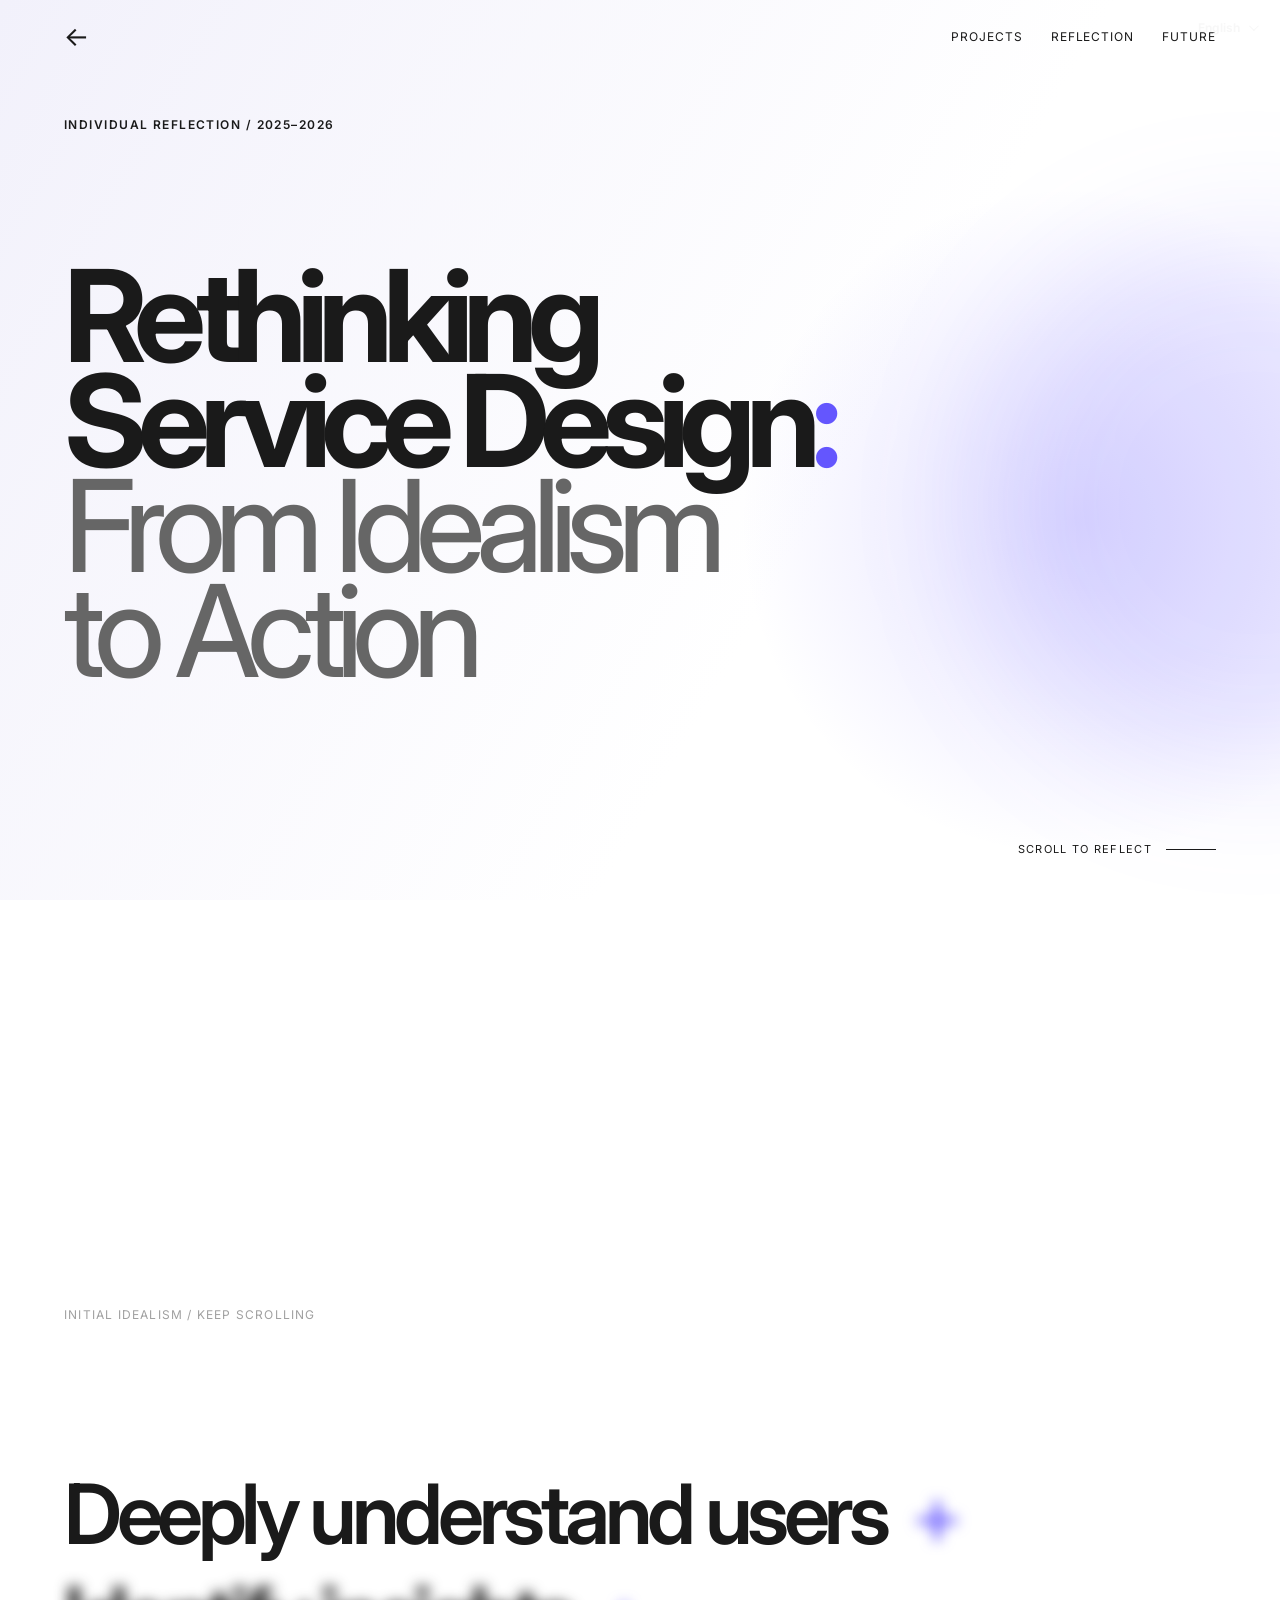
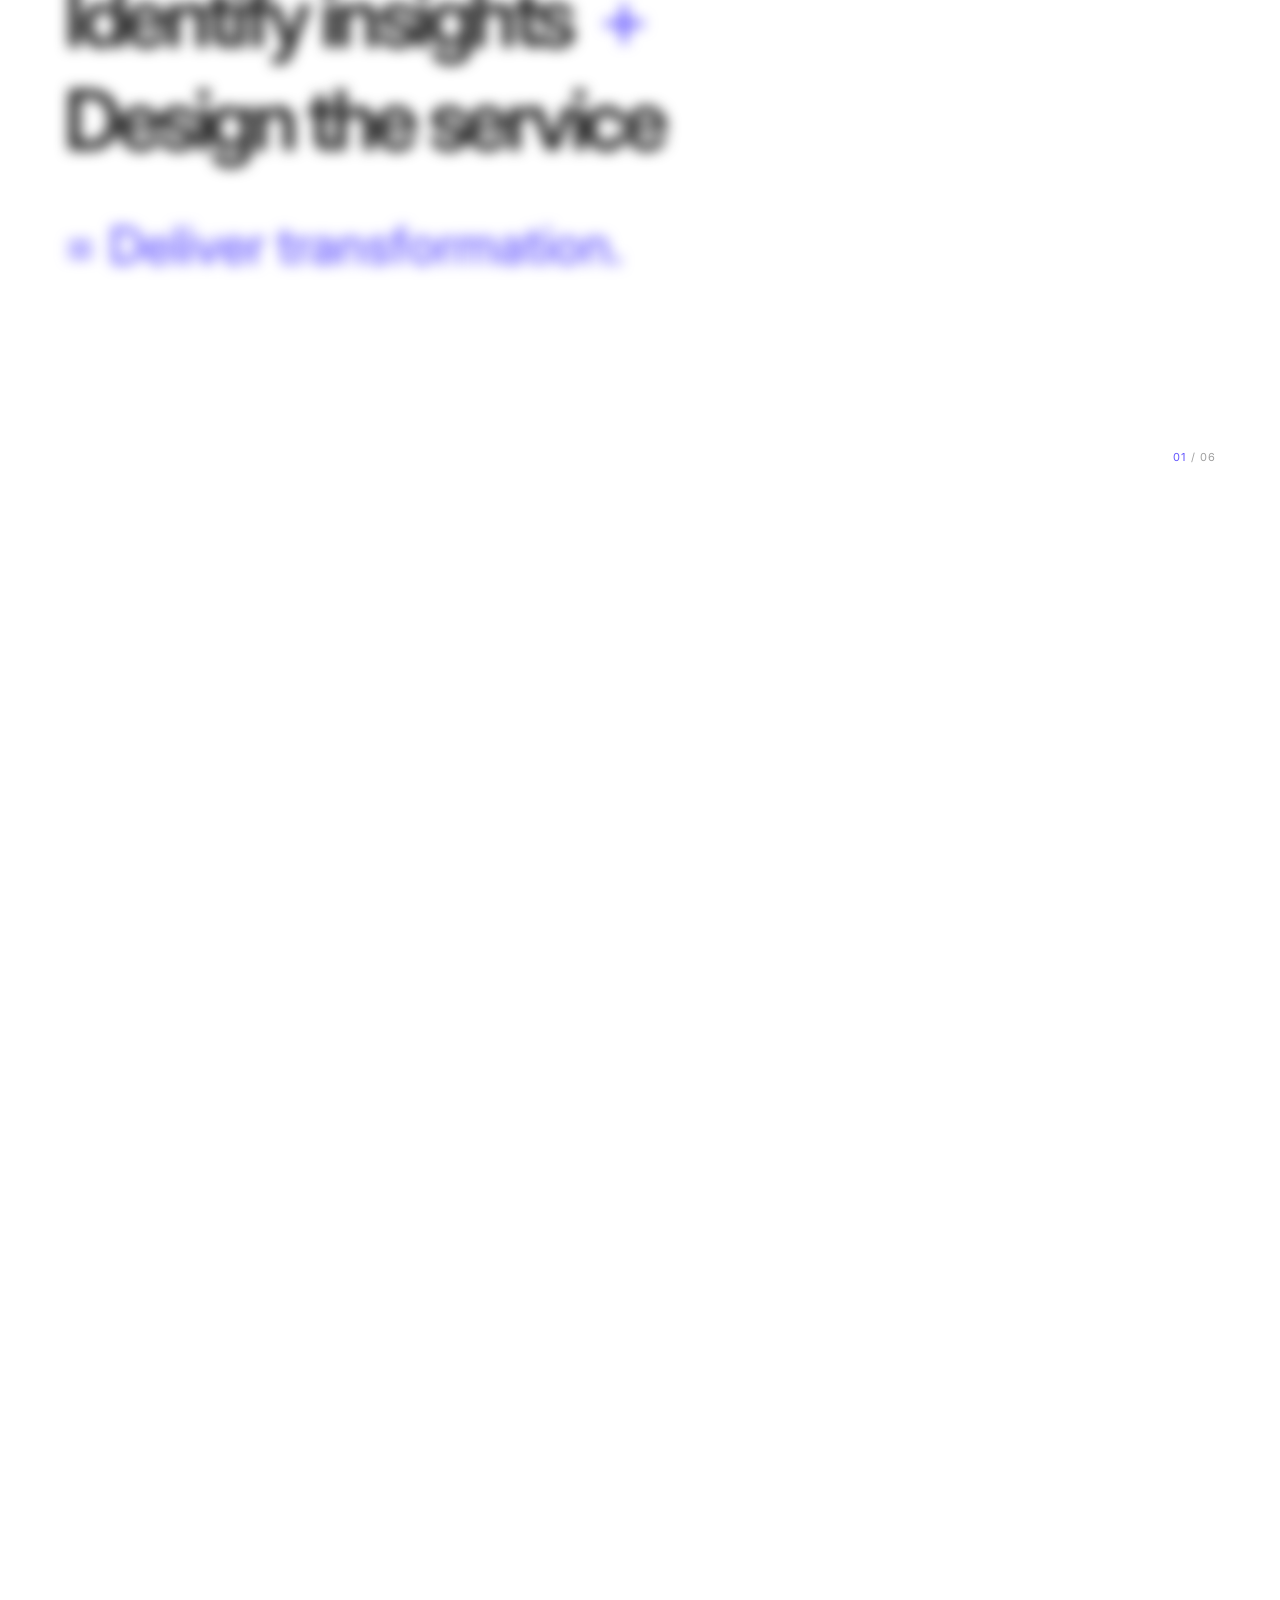
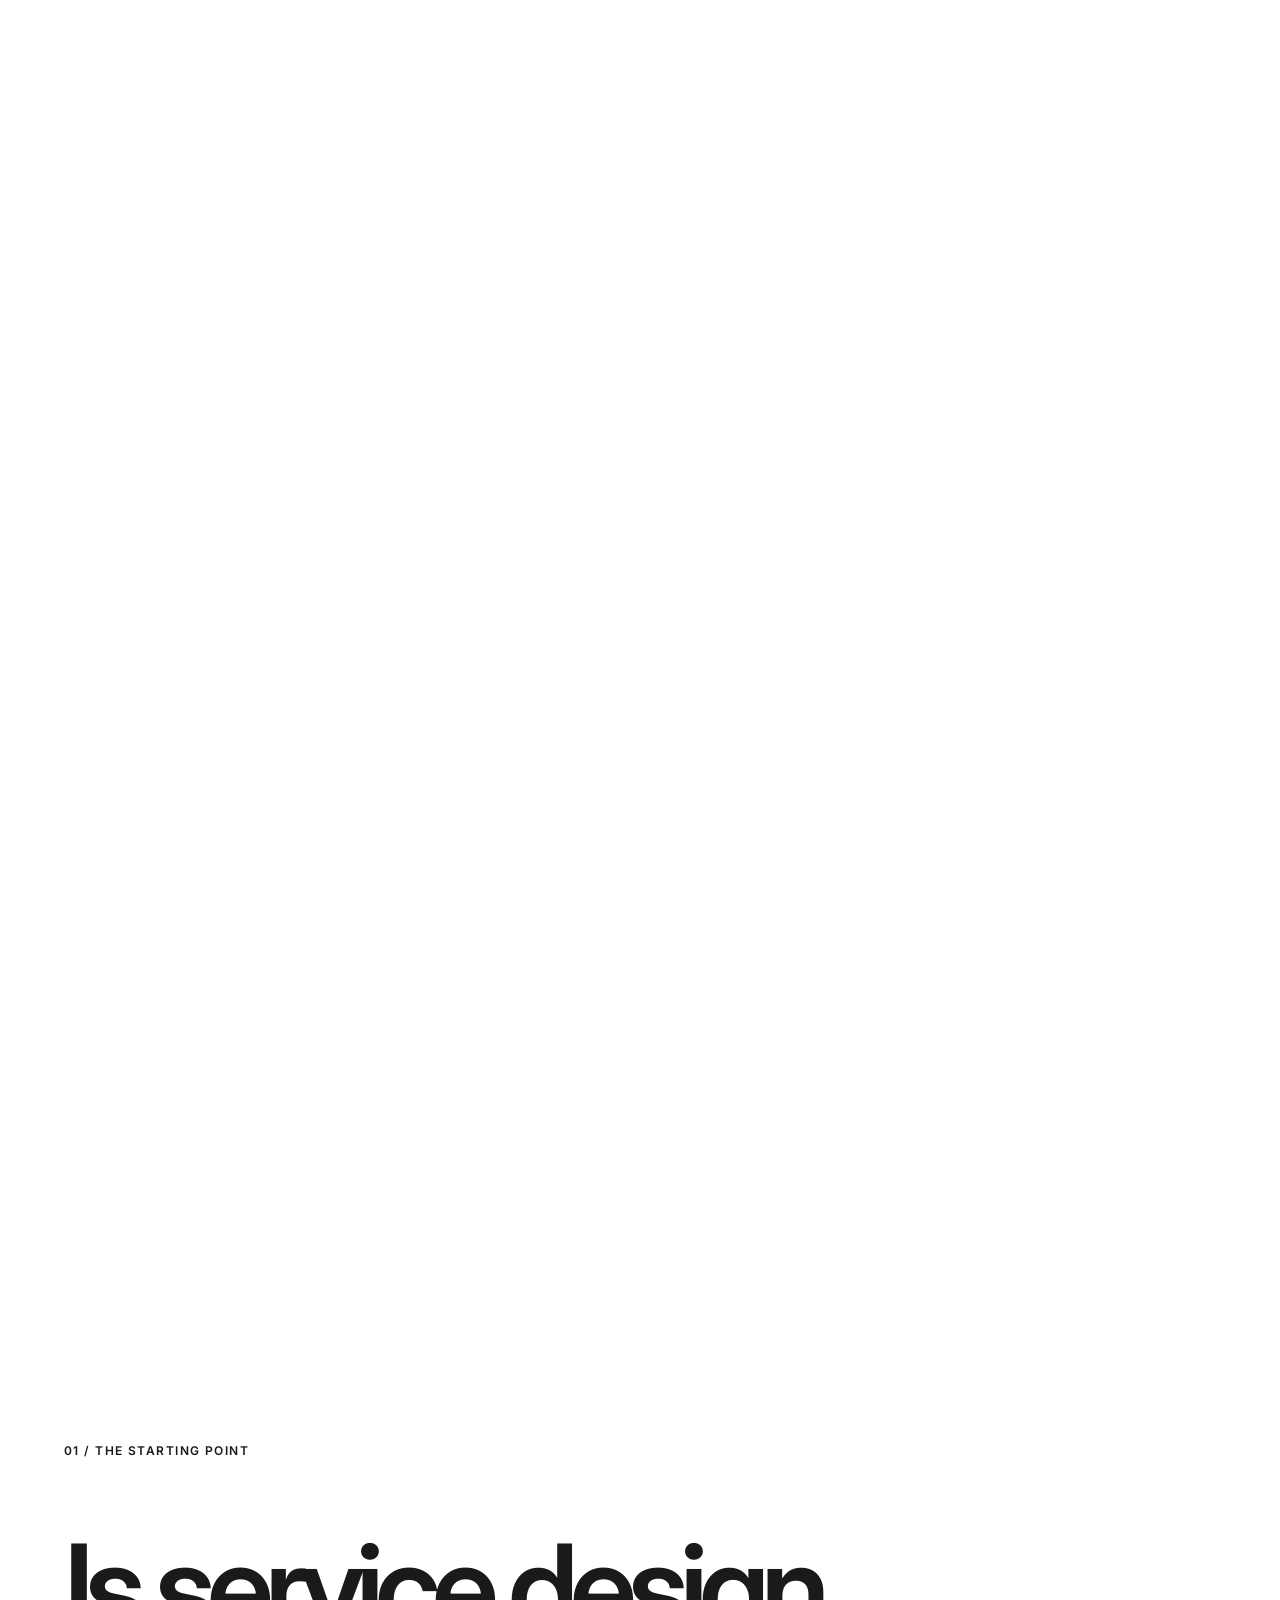
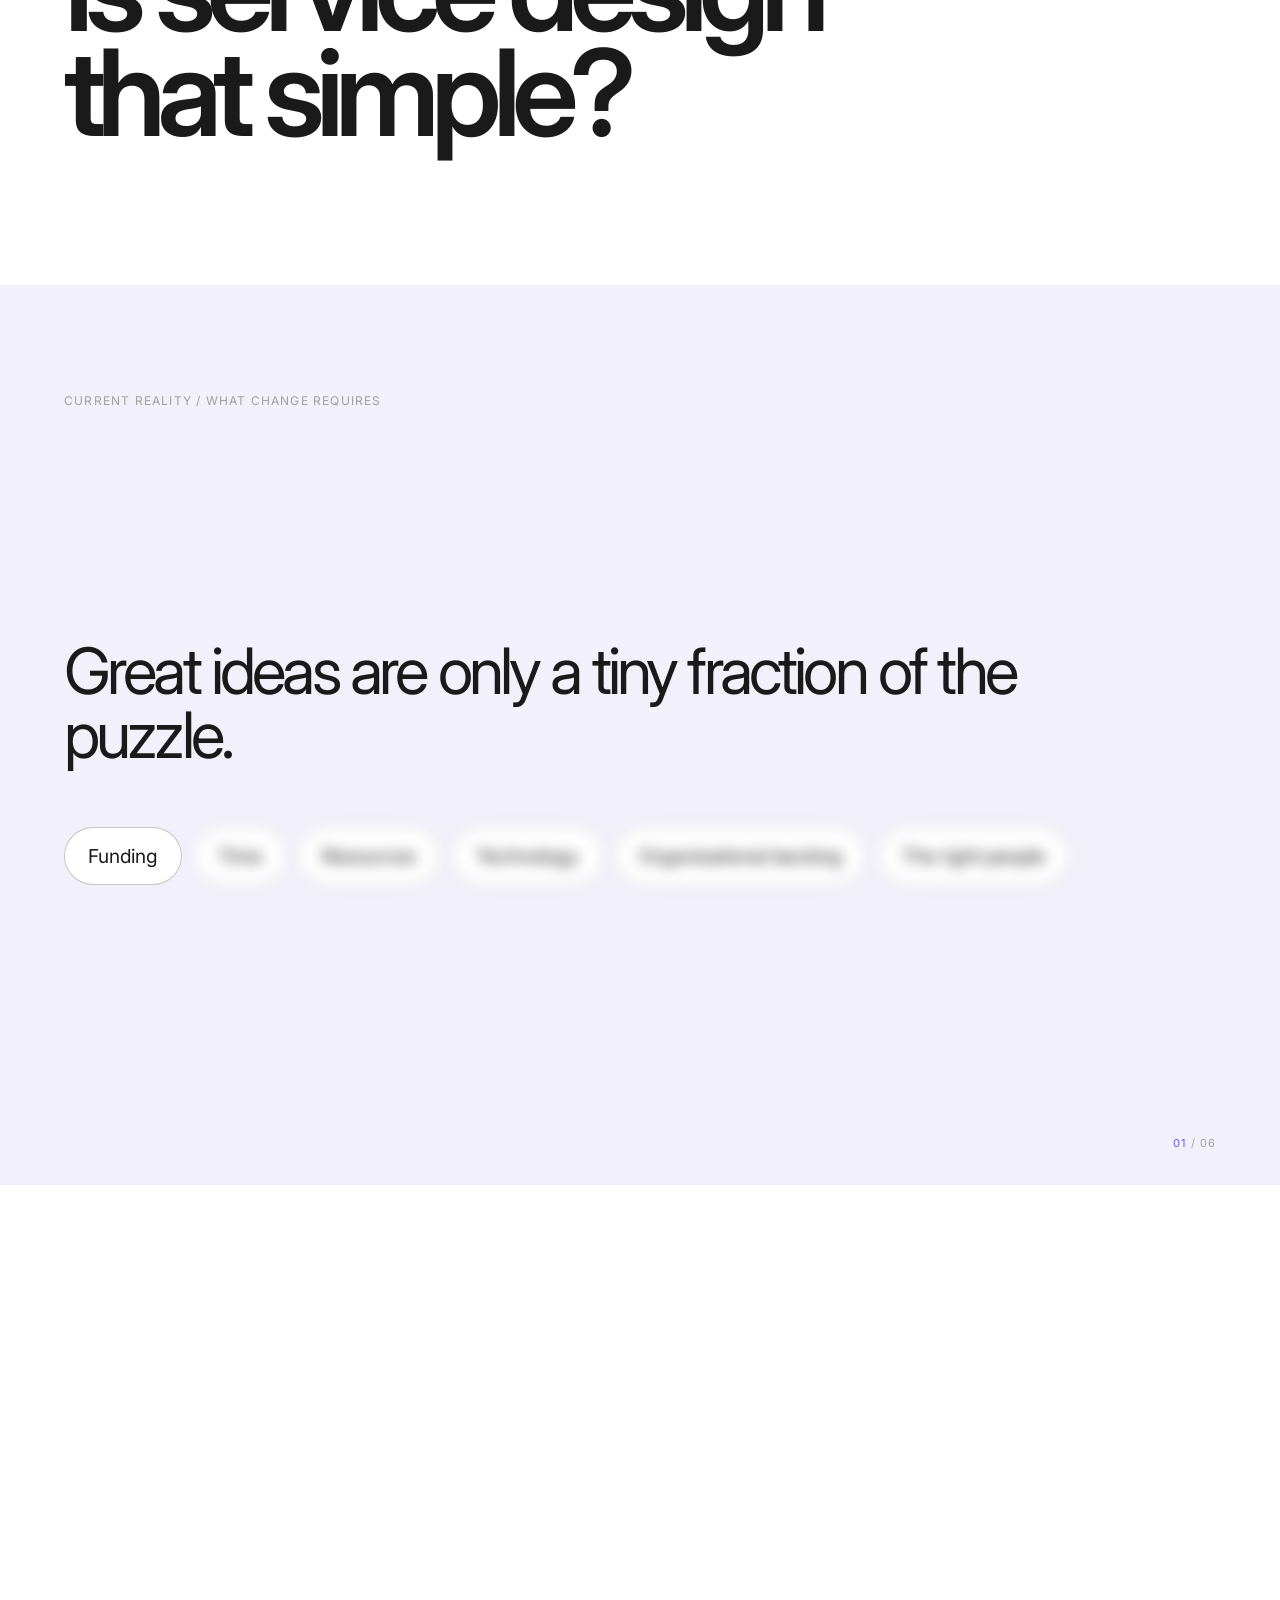
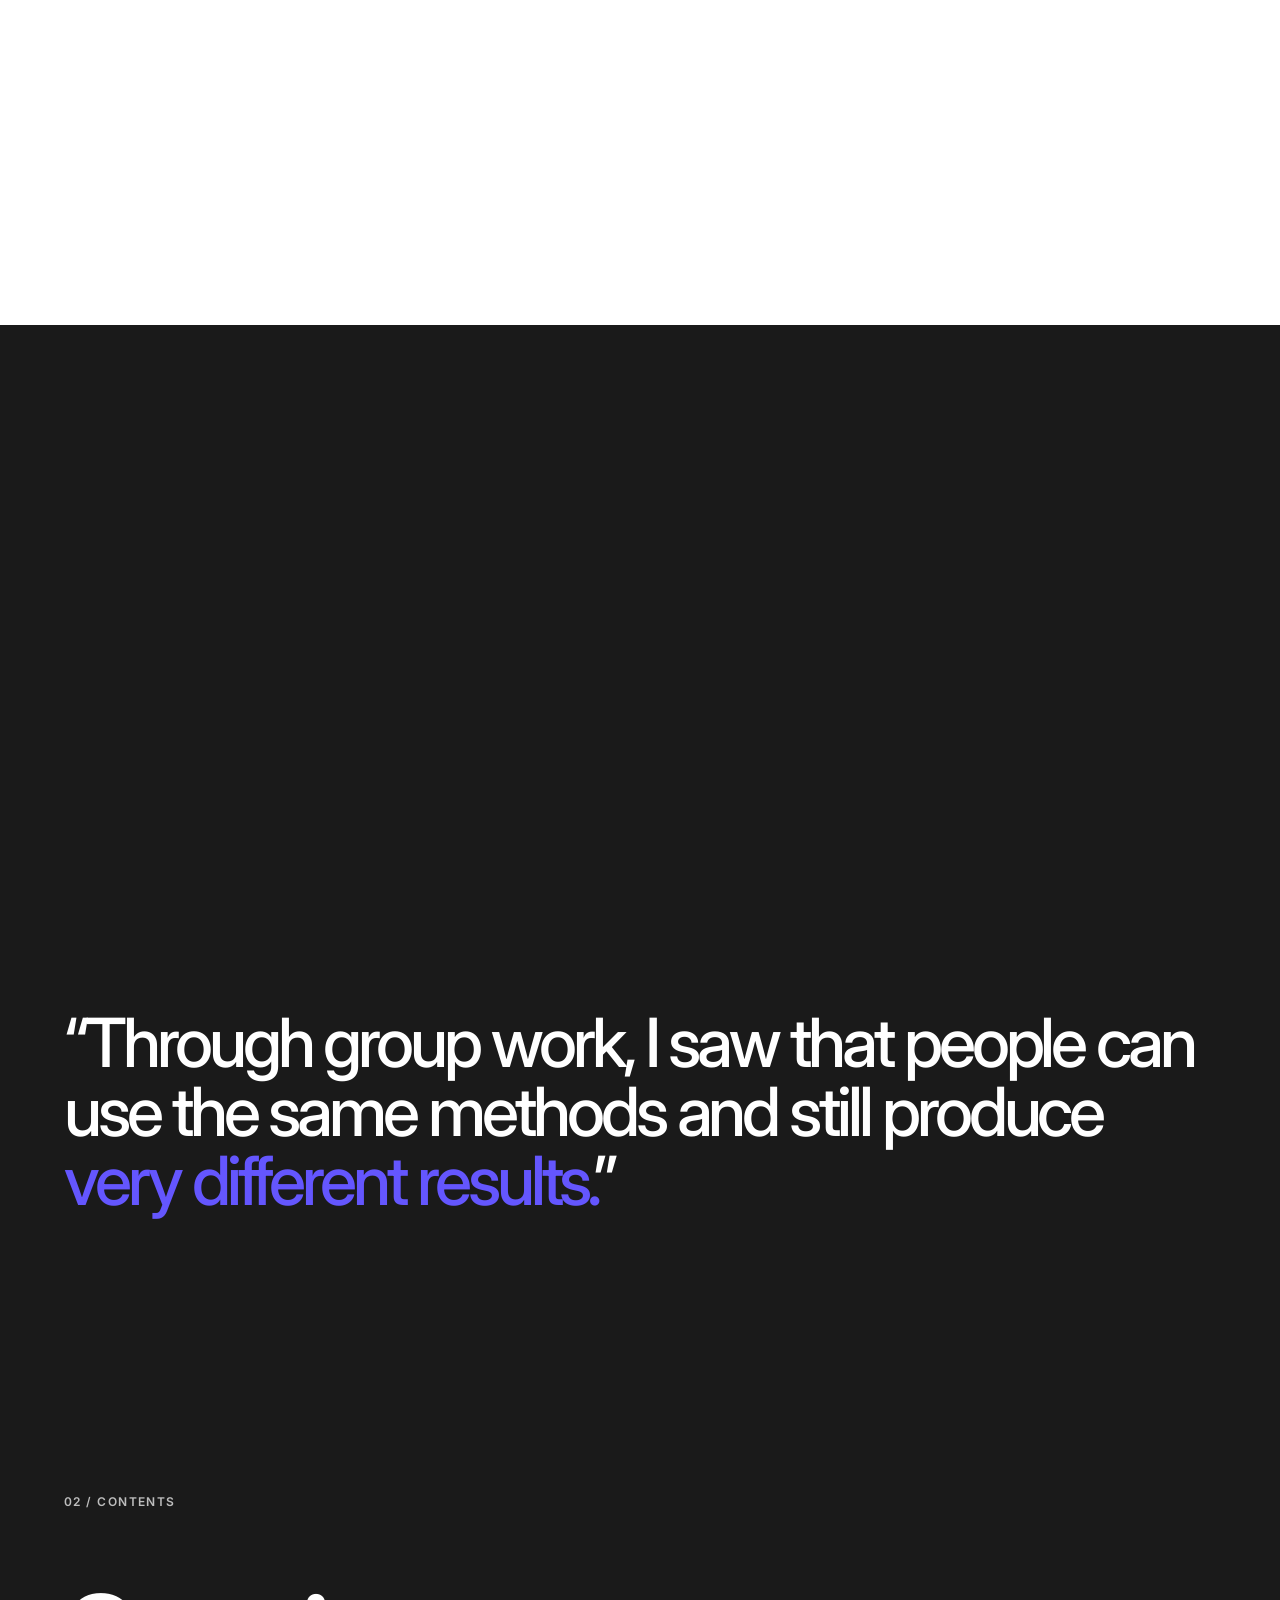
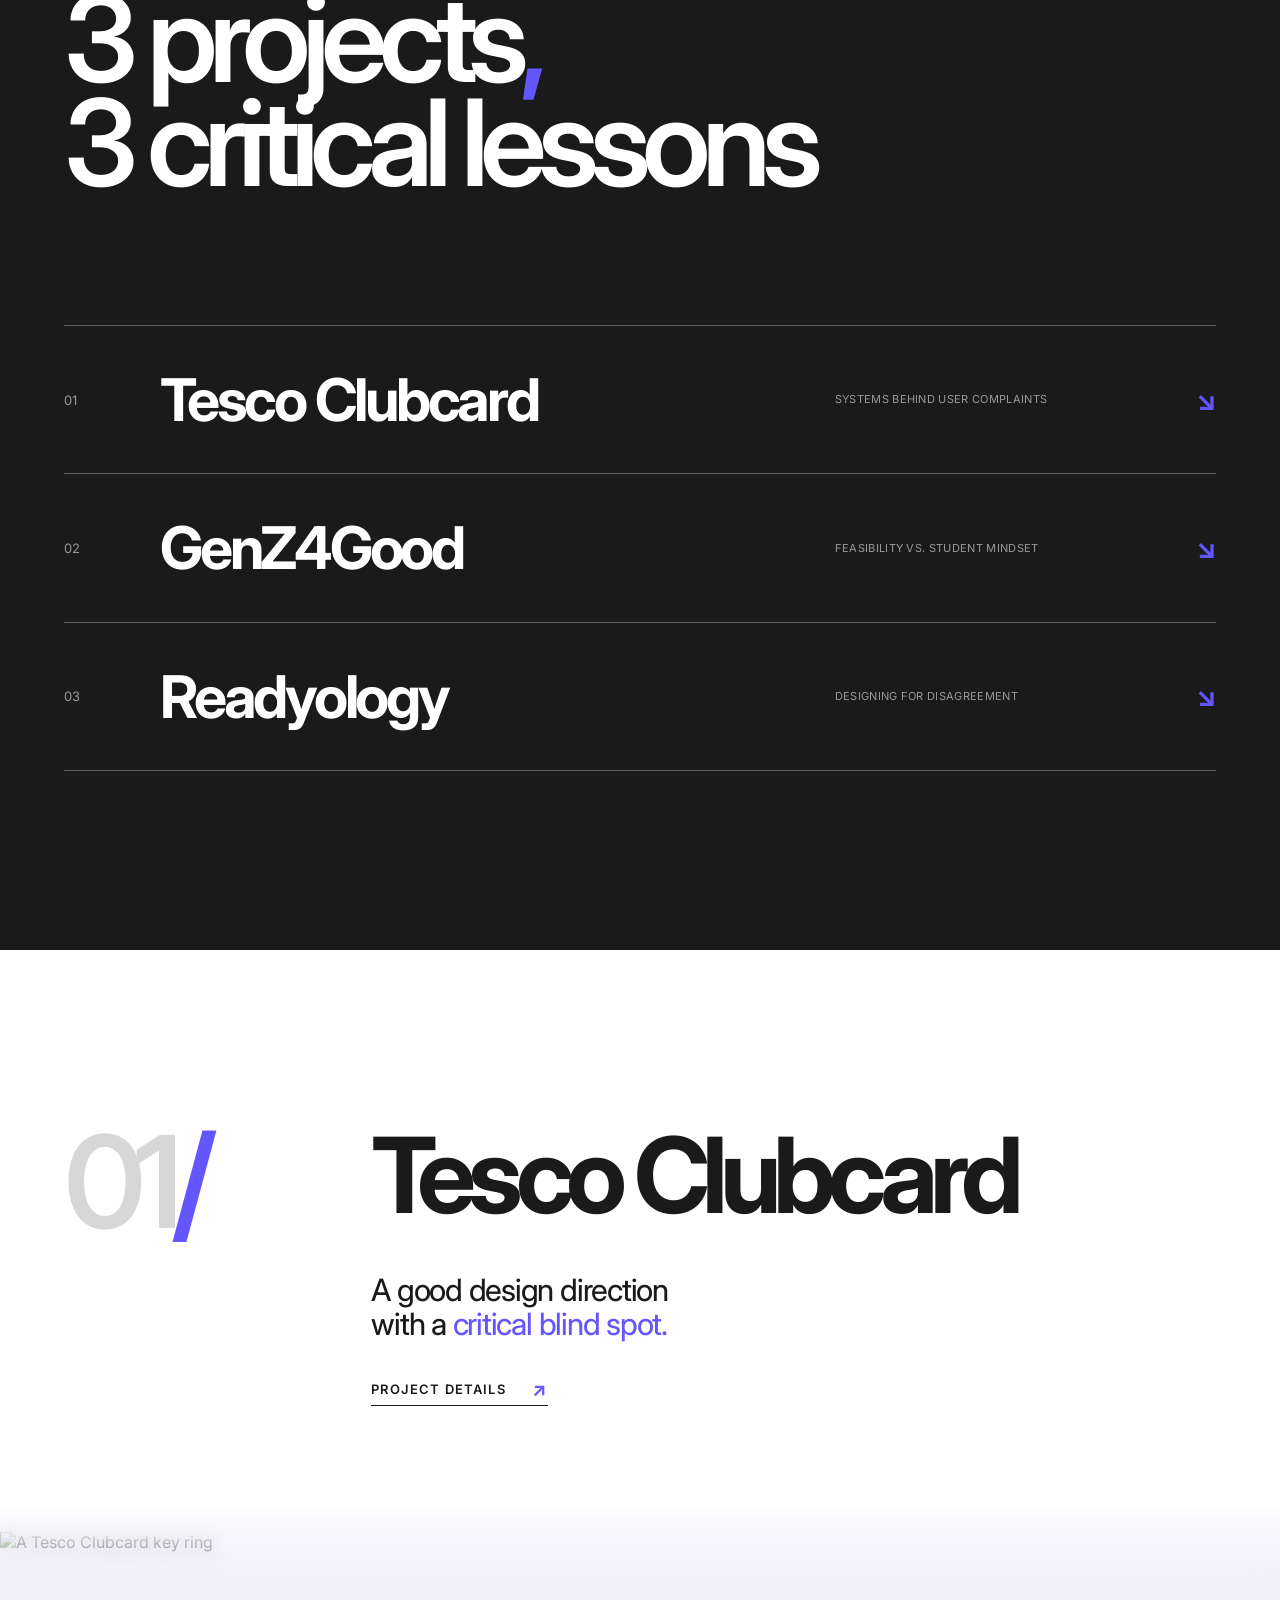
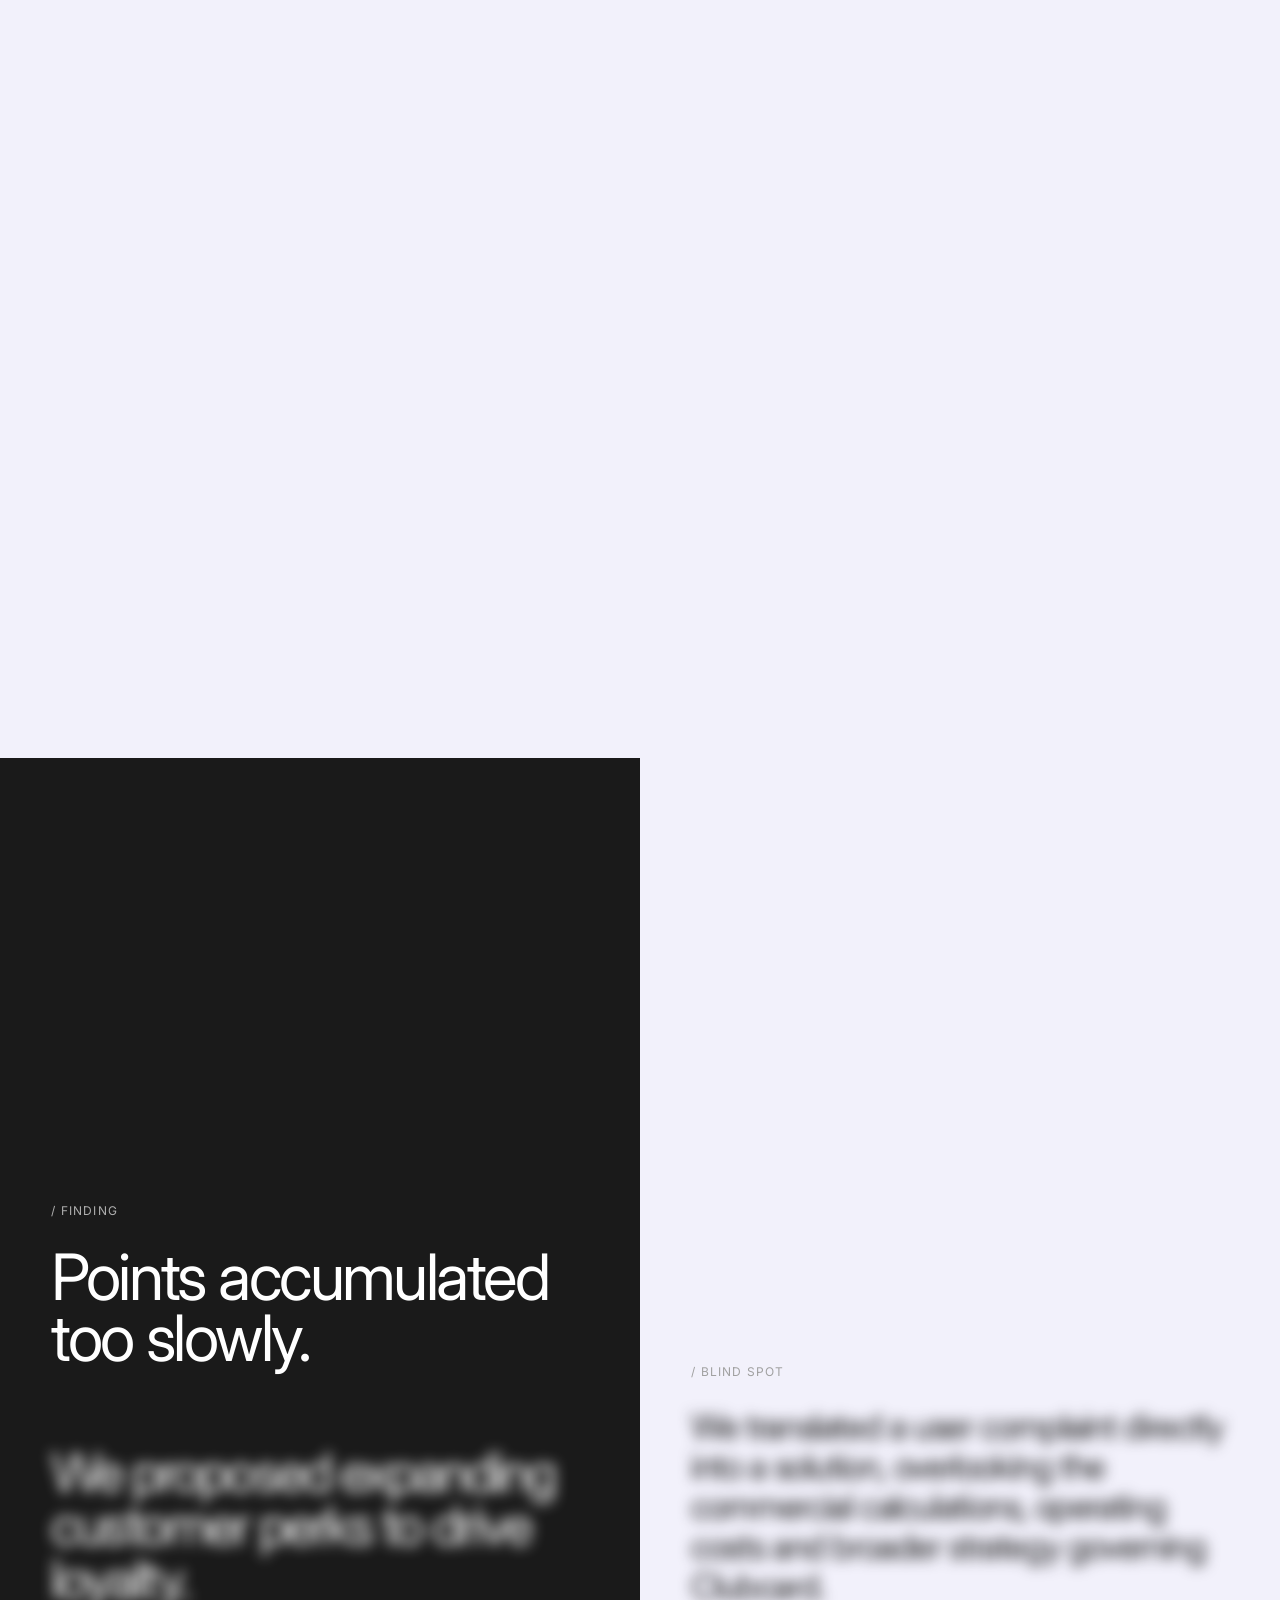
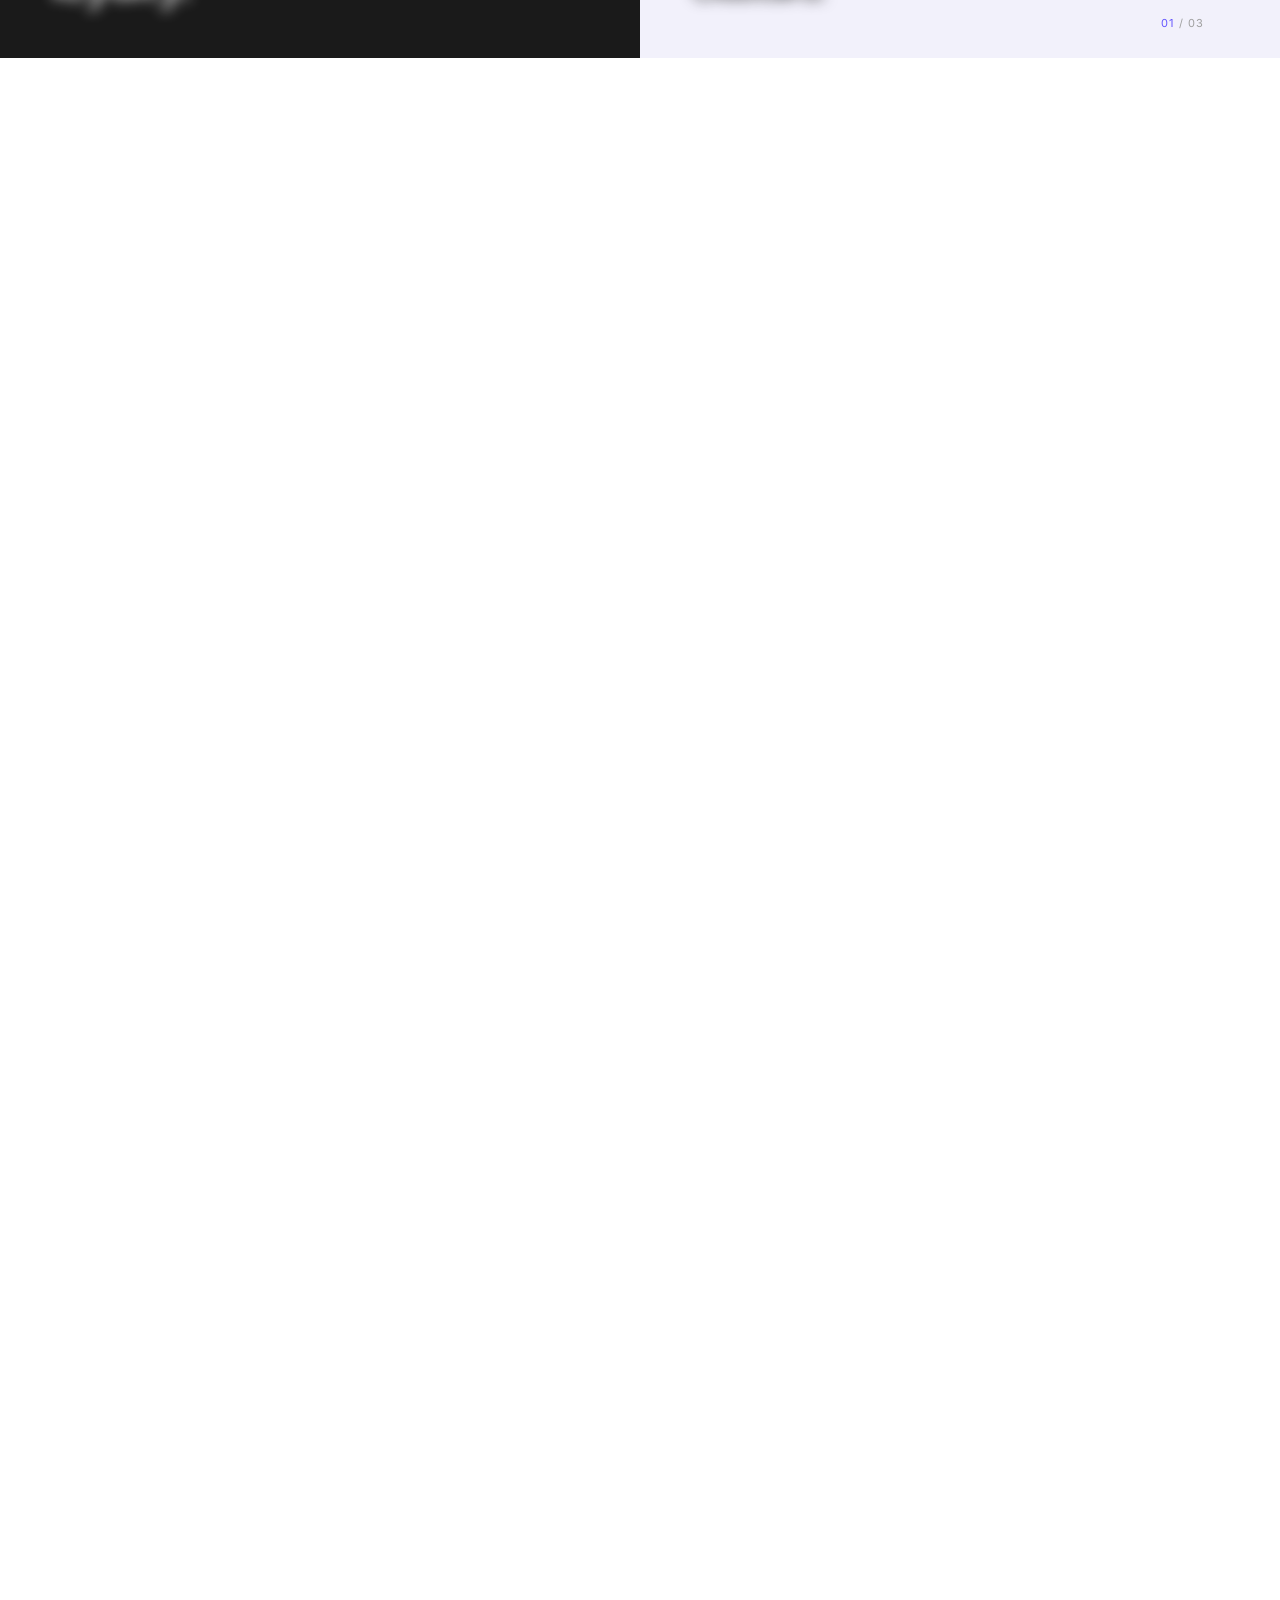
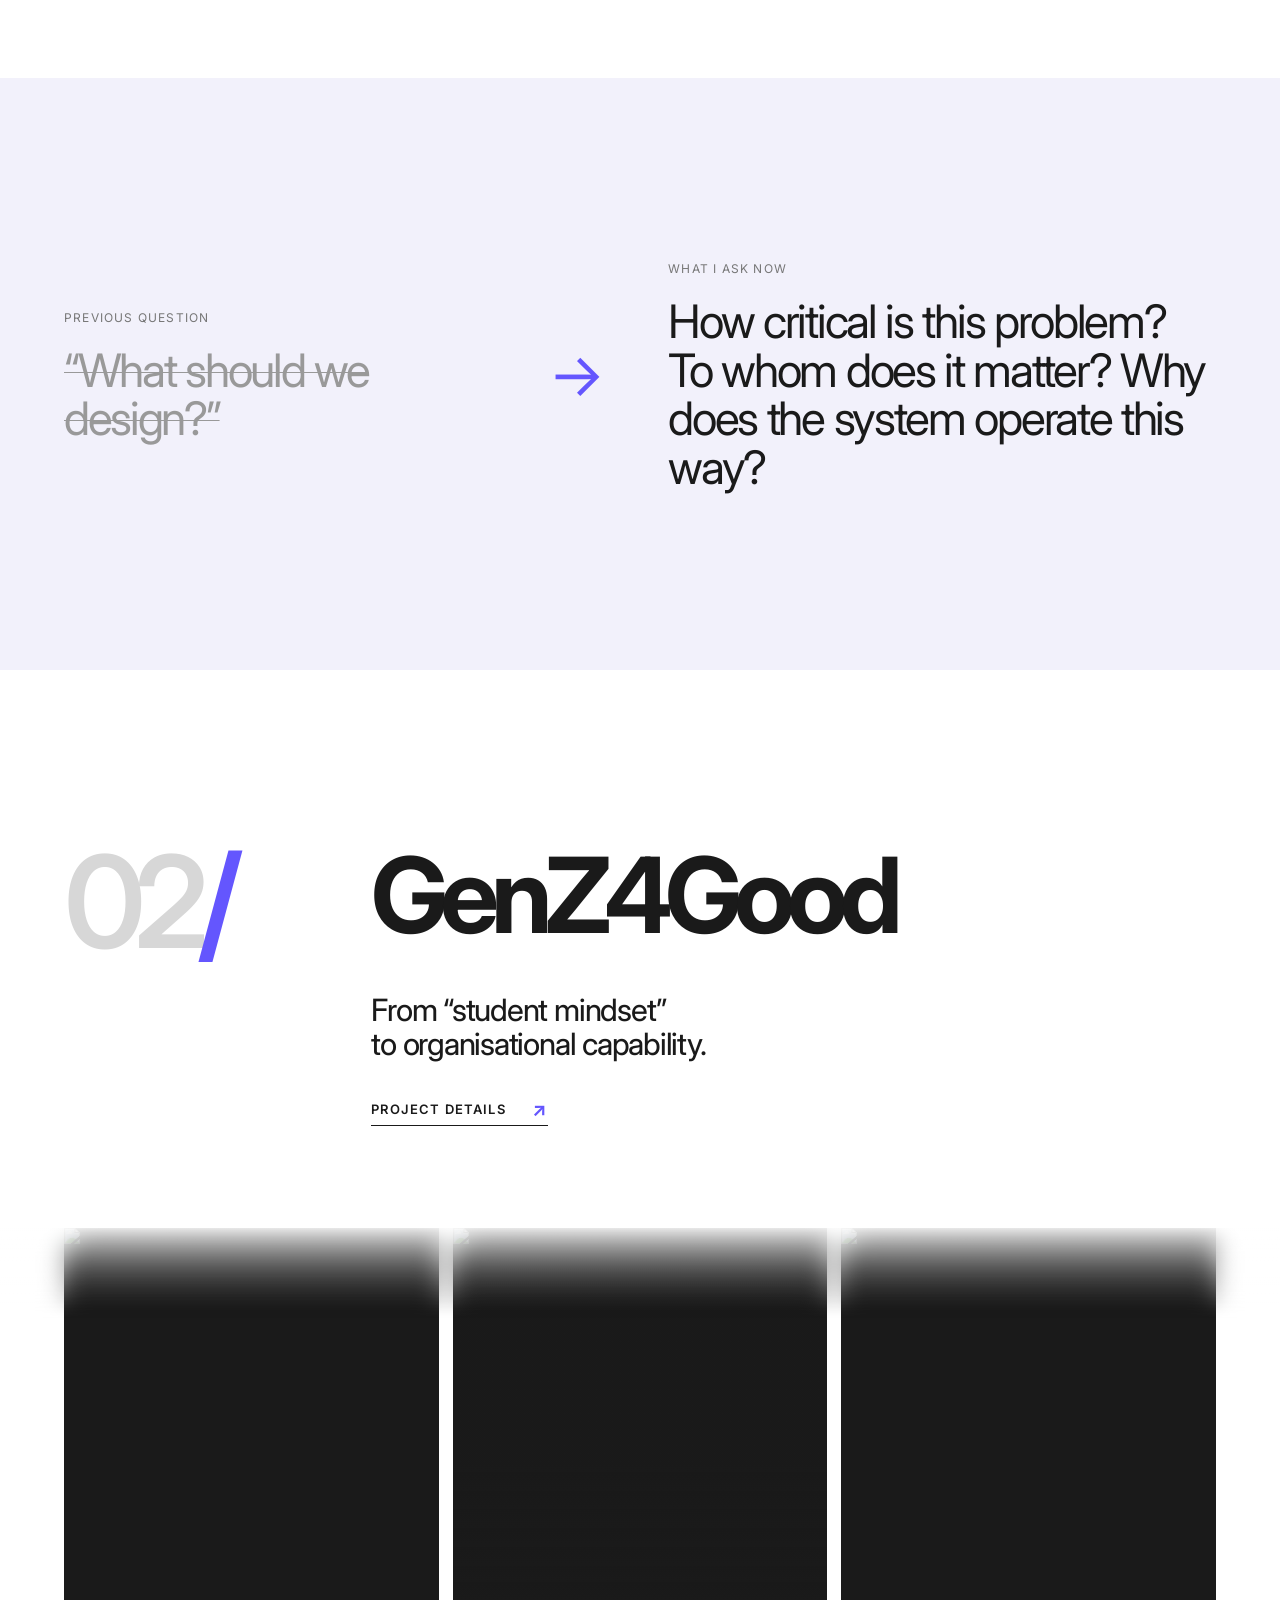
==== commit 7088890f: "Add English and Chinese language switcher" ====
--- a/growth/service-design-reflection/index.html
+++ b/growth/service-design-reflection/index.html
@@ -14,7 +14,7 @@
   <a class="skip-link" href="#main">Skip to content</a>
 
   <header class="site-header" id="site-header">
-    <a class="portfolio-return" href="../../index.html#growth" aria-label="Back to portfolio">←</a>
+    <a class="portfolio-return" href="../../index.html#return" aria-label="Back to portfolio">←</a>
     <button class="menu-toggle" id="menu-toggle" type="button" aria-expanded="false" aria-controls="site-nav">
       <span>Menu</span><i></i><i></i>
     </button>
@@ -23,6 +23,13 @@
       <a href="#reflection">Reflection</a>
       <a href="#future">Future</a>
     </nav>
+    <details class="language-menu growth-language-menu" data-language-switch>
+      <summary><span data-language-current>English</span><span class="language-chevron"></span></summary>
+      <div class="language-menu-panel">
+        <button type="button" data-language="en"><span>English</span><span class="language-check"></span></button>
+        <button type="button" data-language="zh"><span>简体中文</span><span class="language-check"></span></button>
+      </div>
+    </details>
     <div class="page-progress" aria-hidden="true"><span id="page-progress"></span></div>
   </header>
 
@@ -210,7 +217,7 @@
         <div class="case-title reveal">
           <h2>Readyology</h2>
           <p class="case-subtitle">Designing in an<br>unfamiliar domain.</p>
-          <a class="case-link" href="https://ready-ology.vercel.app/?_vercel_share=CNRoShJh5Na5DUcesoS8vmayCOu4RXSB" target="_blank" rel="noopener noreferrer"><span>Project details</span><b aria-hidden="true">↗</b></a>
+          <a class="case-link" href="https://cyduuudyc823-arch.github.io/Ready-ology/" target="_blank" rel="noopener noreferrer"><span>Project details</span><b aria-hidden="true">↗</b></a>
         </div>
       </div>
       <figure class="readyology-film reveal">
@@ -327,6 +334,11 @@
     </section>
   </main>
 
+  <script src="../../assets/js/readyology-translations.js"></script>
+  <script src="../../assets/js/readyology-manual-translations.js"></script>
+  <script src="../../assets/js/projects-data.js"></script>
+  <script src="../../assets/js/i18n.js"></script>
   <script src="script.js"></script>
+  <script>portfolioI18n.initStandalone();</script>
 </body>
 </html>
--- a/growth/service-design-reflection/styles.css
+++ b/growth/service-design-reflection/styles.css
@@ -19,6 +19,16 @@
   font-family: var(--font);
   -webkit-font-smoothing: antialiased;
 }
+
+.language-menu { position: absolute; top: 1.25rem; right: 1.5rem; z-index: 12; color: #f7f7f7; }
+.language-menu summary { display: flex; align-items: center; gap: 0.55rem; cursor: pointer; list-style: none; font-size: 0.75rem; font-weight: 650; }
+.language-menu summary::-webkit-details-marker { display: none; }
+.language-chevron { width: 7px; height: 7px; border-right: 1.5px solid currentColor; border-bottom: 1.5px solid currentColor; transform: rotate(45deg) translateY(-2px); }
+.language-menu[open] .language-chevron { transform: rotate(225deg) translate(-1px, -1px); }
+.language-menu-panel { position: absolute; top: calc(100% + 1rem); right: 0; width: 13rem; padding: 0.6rem; border: 1px solid rgba(255,255,255,.14); border-radius: 14px; background: rgba(10,10,12,.97); box-shadow: 0 18px 45px rgba(0,0,0,.45); }
+.language-menu-panel button { display: flex; width: 100%; align-items: center; justify-content: space-between; padding: .9rem 1rem; border: 0; border-radius: 9px; background: transparent; color: rgba(255,255,255,.7); cursor: pointer; text-align: left; }
+.language-menu-panel button:hover { color: #fff; background: rgba(255,255,255,.08); }
+.language-menu-panel button.is-active .language-check::after { content: '✓'; }
 body.menu-open { overflow: hidden; }
 a { color: inherit; text-decoration: none; }
 img { display: block; max-width: 100%; }
